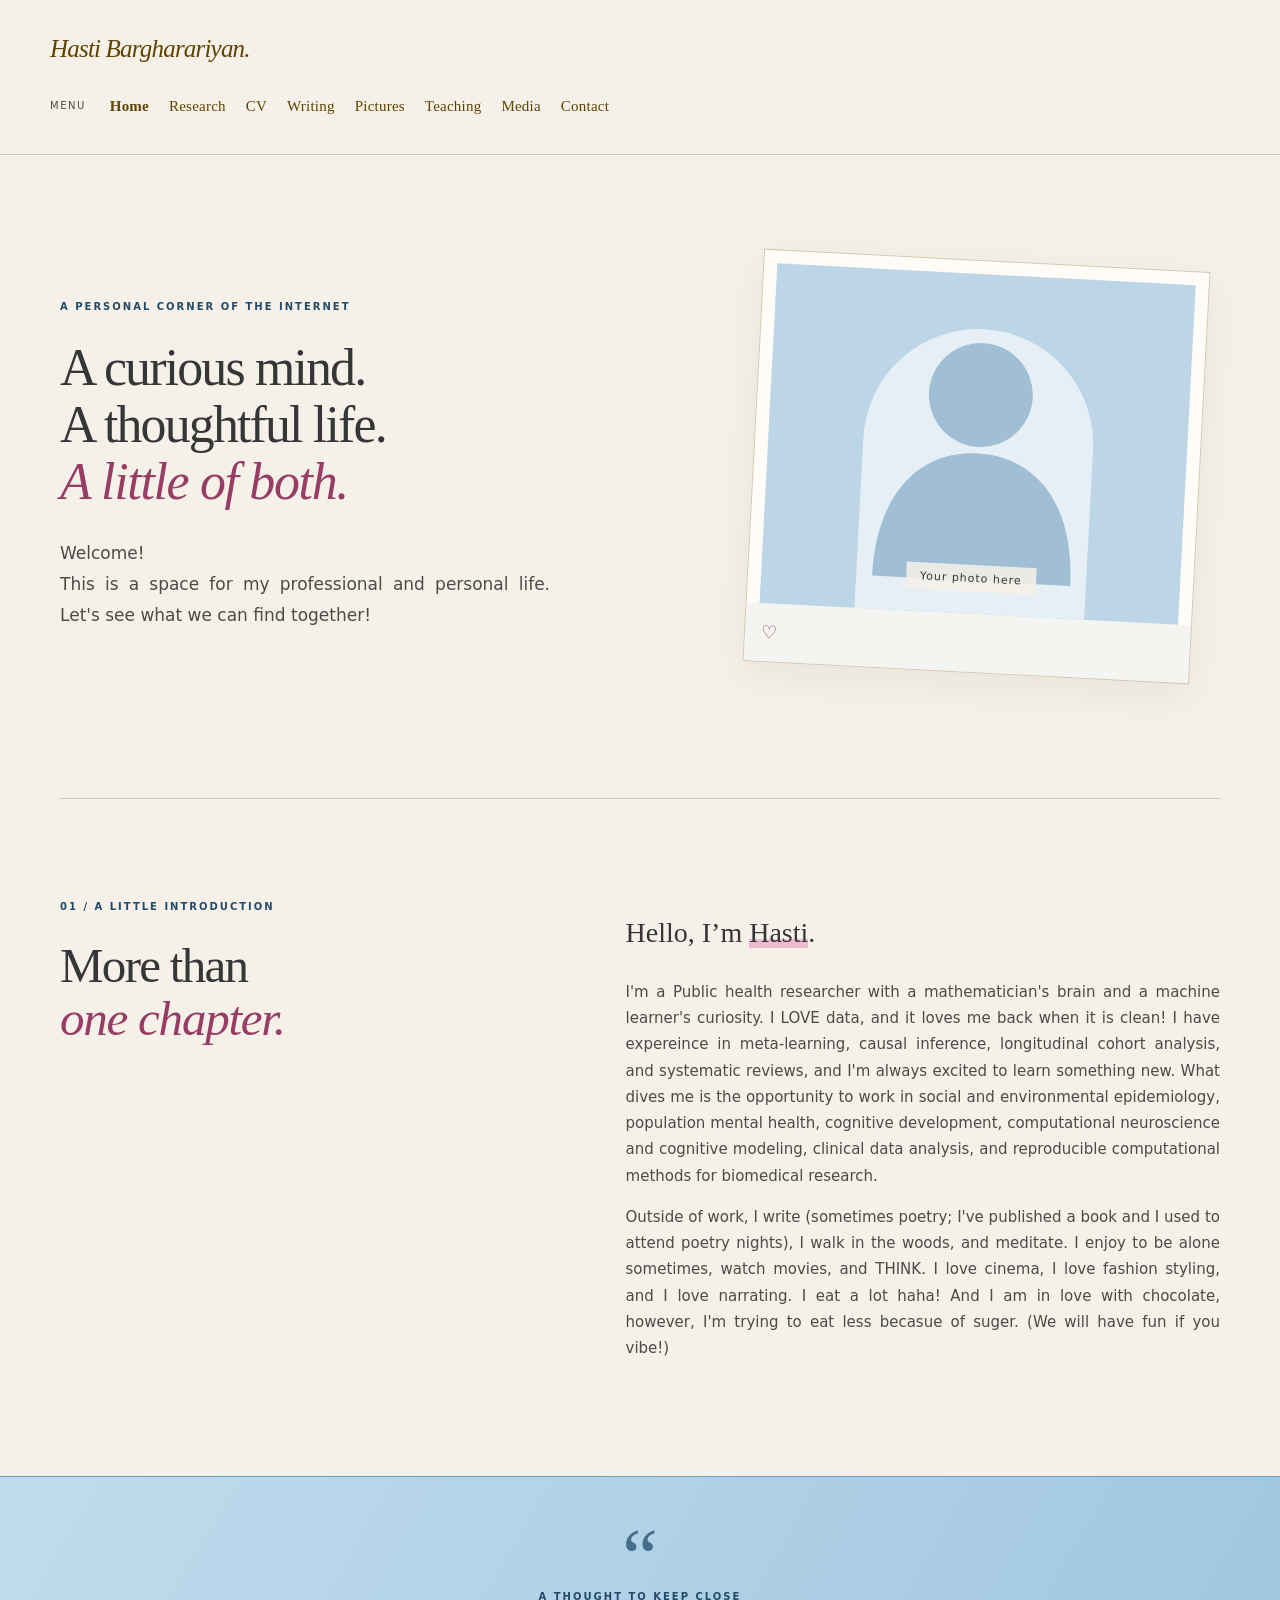
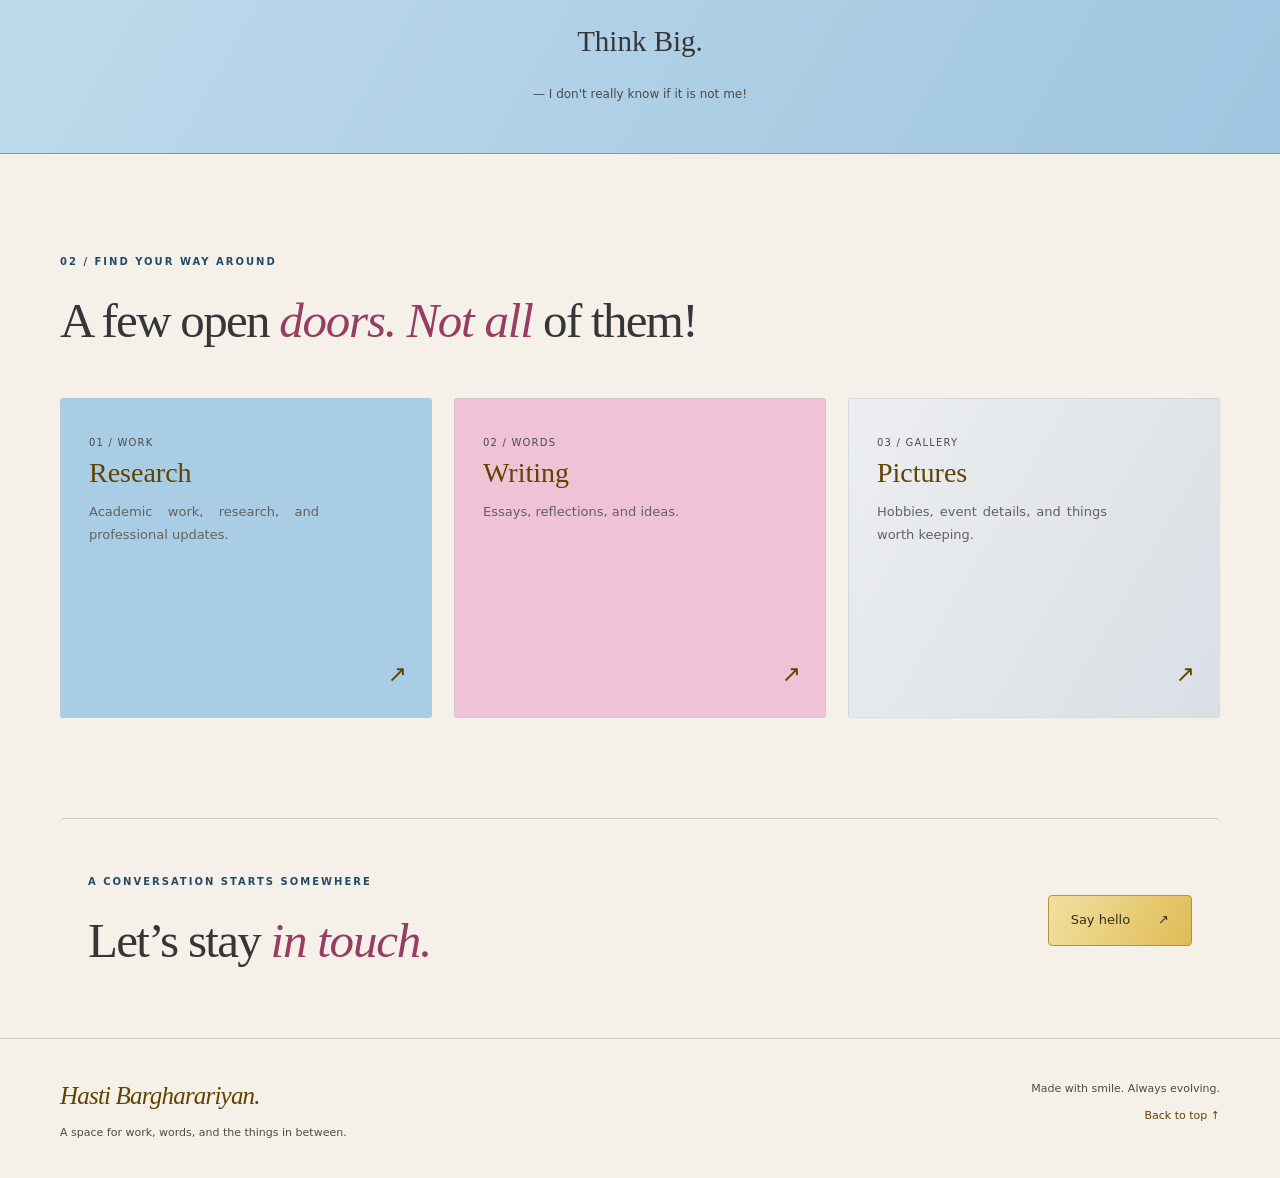
==== index.html @ 599e285c "Improve Home and Research" ====
<!doctype html>
<html lang="en">
  <head>
    <meta charset="utf-8">
    <meta name="viewport" content="width=device-width, initial-scale=1">
    <meta name="description" content="A personal space for academic work, writing, and everyday interests. Personal content coming soon.">
    <meta name="theme-color" content="#f5f0e8">
    <title>Home · Hasti Bargharariyan</title>
    <link rel="icon" href="assets/images/favicon.svg" type="image/svg+xml">
    <link rel="stylesheet" href="assets/css/style.css?v=13">
    <script src="assets/js/main.js?v=4" defer></script>
  </head>
  <body>
    <a class="skip-link" href="#main">Skip to content</a>
    <header class="site-header">
      <div class="header-inner">
        <a class="brand" href="index.html">Hasti Bargharariyan<span class="brand-dot">.</span></a>
        <span class="menu-label">Menu</span>
        <button class="menu-toggle" aria-expanded="false" aria-controls="navigation" hidden>Menu <span aria-hidden="true">☰</span></button>
        <nav id="navigation" aria-label="Main navigation">
          <a href="index.html" aria-current="page">Home</a>
          <a href="research.html">Research</a>
          <a href="cv.html">CV</a>
          <a href="writing.html">Writing</a>
          <a href="pictures.html">Pictures</a>
          <a href="teaching.html">Teaching</a>
          <a href="media.html">Media</a>
          <a href="contact.html">Contact</a>
        </nav>
      </div>
    </header>
    <main id="main">
      <section class="hero container">
        <div class="hero-copy">
          <p class="eyebrow"> A personal corner of the internet</p>
          <h1>A curious mind.<br>A thoughtful life.<br><em>A little of both.</em></h1>
          <p class="lede">Welcome!<br>This is a space for my professional and personal life. Let's see what we can find together!</p>
        </div>
        <div class="hero-visual">
          <div class="photo-frame">
            <div class="portrait-placeholder">
              <svg viewBox="0 0 320 360" aria-hidden="true">
                <circle cx="160" cy="128" r="55"/>
                <path d="M55 325c0-88 44-135 105-135s105 47 105 135"/>
              </svg>
              <span>Your photo here</span>
            </div>
            <div class="photo-caption"><span>♡</span></div>
          </div>
        </div>
      </section>
      <section id="about" class="container about section-space">
        <div>
          <p class="eyebrow">01 / A little introduction</p>
          <h2>More than<br><em>one chapter.</em></h2>
        </div>
        <div class="about-body">
          <h3>Hello, I’m <span class="soft-underline">Hasti</span>.</h3>
          <p>I'm a Public health researcher with a mathematician's brain and a machine learner's curiosity. I LOVE data, and it loves me back when it is clean! I have expereince in meta-learning, causal inference, longitudinal cohort analysis, and systematic reviews, and I'm always excited to learn something new. What dives me is the opportunity to work in social and environmental epidemiology, population mental health, cognitive development, computational neuroscience and cognitive modeling, clinical data analysis, and reproducible computational methods for biomedical research.</p>
          <p>Outside of work, I write (sometimes poetry; I've published a book and I used to attend poetry nights), I walk in the woods, and meditate. I enjoy to be alone sometimes, watch movies, and THINK. I love cinema, I love fashion styling, and I love narrating. I eat a lot haha! And I am in love with chocolate, however, I'm trying to eat less becasue of suger. (We will have fun if you vibe!)</p>
        </div>
      </section>
      <section class="quote-section">
        <div class="container quote-inner">
          <span class="quote-mark" aria-hidden="true">“</span>
          <p class="eyebrow">A thought to keep close</p>
          <blockquote>Think Big.</blockquote>
          <p class="quote-credit">— I don't really know if it is not me!</p>
        </div>
      </section>
      <section class="container section-space">
        <div class="section-heading">
          <div>
            <p class="eyebrow">02 / Find your way around</p>
            <h2>A few open <em>doors.</em> <em>Not all</em> of them!</h2>
          </div>
        </div>
        <div class="explore-grid"><a class="explore-card blue" href="research.html"><span class="card-number">01 / Work</span><h3>Research</h3><p>Academic work, research, and professional updates.</p><span class="card-arrow">↗</span></a><a class="explore-card pink" href="writing.html"><span class="card-number">02 / Words</span><h3>Writing</h3><p>Essays, reflections, and ideas.</p><span class="card-arrow">↗</span></a><a class="explore-card cream" href="pictures.html"><span class="card-number">03 / Gallery</span><h3>Pictures</h3><p>Hobbies, event details, and things worth keeping.</p><span class="card-arrow">↗</span></a></div>
      </section>
      <section class="container hello-band">
        <div>
          <p class="eyebrow">A conversation starts somewhere</p>
          <h2>Let’s stay <em>in touch.</em></h2>
        </div>
        <a class="button" href="contact.html">Say hello <span>↗</span></a>
      </section>
    </main>
    <footer class="site-footer">
      <div>
        <a class="brand" href="index.html">Hasti Bargharariyan<span class="brand-dot">.</span></a>
        <p>A space for work, words, and the things in between.</p>
      </div>
      <div class="footer-note">Made with smile. Always evolving.<a href="#main">Back to top ↑</a></div>
    </footer>
  </body>
</html>
---- assets/css/style.css ----
/* Shared palette and spacing: edit these variables to personalize the whole site. */
:root {
  --paper: #f5f0e8;
  --ink: #353638;
  --muted: #4c4b48;
  --pink: #edb9ce;
  --blue: #a9cde5;
  --accent-blue: #527b97;
  --blue-text: #234b69;
  --line: #d1c9bc;
  --rose: #973c65;
  --serif: 'Baskerville','Baskerville Old Face','Iowan Old Style','Palatino Linotype',Palatino,Georgia,serif;
  --sans: system-ui,-apple-system,BlinkMacSystemFont,'Segoe UI',sans-serif;
  --width: 1160px;
}

* {
  box-sizing: border-box;
}

html {
  scroll-behavior: smooth;
  scroll-padding-top: 30px;
}

body {
  margin: 0;
  background: var(--paper);
  color: var(--ink);
  font-family: var(--sans);
  font-size: 16px;
  line-height: 1.75;
}

a {
  color: inherit;
  text-decoration: none;
}

button {
  font: inherit;
}

a,button {
  -webkit-tap-highlight-color: transparent;
}

a:focus-visible,button:focus-visible {
  outline: 3px solid var(--rose);
  outline-offset: 6px;
}

button {
  cursor: pointer;
}

::selection {
  background: var(--pink);
}

[hidden] {
  display: none!important;
}

.container {
  width: min(var(--width),calc(100% - 100px));
  margin-inline: auto;
}

.site-header {
  border-bottom: 1px solid var(--line);
}

.header-inner {
  max-width: 1360px;
  margin: auto;
  padding: 27px 50px;
  display: flex;
  align-items: center;
  justify-content: space-between;
  gap: 35px;
}

.brand {
  font-family: var(--serif);
  font-size: 25px;
  white-space: nowrap;
  letter-spacing: -.8px;
}

.brand-dot {
  color: var(--rose);
}

nav {
  display: flex;
  gap: 25px;
  align-items: center;
}

nav a {
  font-size: 13px;
  position: relative;
  padding: 8px 0;
}

nav a:after {
  content: '';
  position: absolute;
  bottom: 1px;
  left: 0;
  height: 2px;
  background: var(--rose);
  width: 0;
  transition: width .2s;
}

nav a:hover:after,nav a[aria-current]:after {
  width: 100%;
}

nav a[aria-current] {
  color: var(--rose);
}

.menu-toggle {
  display: inline-flex;
  align-items: center;
  gap: 10px;
  background: none;
  border: 1px solid var(--line);
  padding: 5px 12px;
  border-radius: 6px;
}

.skip-link {
  position: absolute;
  left: 15px;
  top: -80px;
  background: var(--ink);
  color: white;
  padding: 10px 20px;
  z-index: 10;
}

.skip-link:focus {
  top: 10px;
}

h1,h2,h3,p {
  margin-top: 0;
}

h1,h2,h3 {
  font-weight: 400;
}

h1,h2 {
  font-family: var(--serif);
  line-height: 1.1;
  letter-spacing: -2px;
}

h1 {
  letter-spacing: -1.2px;
  font-size: clamp(36px,4.05vw,57px);
  margin-bottom: 28px;
}

h2 {
  font-size: clamp(36px,4vw,49px);
  margin-bottom: 25px;
}

h3 {
  font-family: var(--serif);
  font-size: 28px;
  line-height: 1.3;
}

em {
  color: var(--rose);
  font-weight: 400;
}

.eyebrow {
  text-transform: uppercase;
  letter-spacing: 2px;
  font-size: 10px;
  font-weight: 650;
  margin-bottom: 24px;
  line-height: 1.6;
}

.lede {
  font-size: 17px;
  line-height: 1.85;
  color: var(--muted);
  max-width: 540px;
}

.content-note {
  font-size: 12px;
  color: var(--muted);
}

.hero {
  padding-top: 90px;
  padding-bottom: 95px;
  display: grid;
  grid-template-columns: 1.3fr 1fr;
  align-items: center;
  gap: 85px;
}

.hero-copy .lede {
  max-width: 490px;
}

.button {
  display: inline-flex;
  align-items: center;
  justify-content: space-between;
  gap: 28px;
  background: var(--ink);
  color: #fff;
  padding: 13px 22px;
  border-radius: 4px;
  font-size: 13px;
  transition: background .2s,transform .2s;
}

.button:hover {
  background: #aa8850;
  transform: translateY(-2px);
}

.text-link {
  font-size: 13px;
  border-bottom: 1px solid #aaa295;
  padding-bottom: 5px;
  display: inline-block;
}

.text-link:hover {
  color: var(--rose);
  border-color: var(--rose);
}

.hero-visual {
  position: relative;
  padding: 15px 20px 30px 0;
}

.photo-frame {
  padding: 13px 13px 0;
  background: #fffcf7;
  transform: rotate(3deg);
  box-shadow: 0 12px 40px #3536380d;
  border: 1px solid #d4c8b5;
}

.portrait-placeholder {
  height: 340px;
  background: #bdd6e7;
  position: relative;
  overflow: hidden;
  display: flex;
  align-items: center;
  justify-content: center;
}

.portrait-placeholder:before {
  content: '';
  width: 230px;
  height: 300px;
  background: #e5eff5;
  border-radius: 160px 160px 0 0;
  position: absolute;
  bottom: -15px;
}

.portrait-placeholder svg {
  height: 100%;
  position: absolute;
  fill: #88aec8;
  opacity: .75;
}

.portrait-placeholder>span {
  position: absolute;
  bottom: 22px;
  background: #f5f0e8df;
  padding: 4px 14px;
  font-size: 11px;
  letter-spacing: 1px;
}

.photo-caption {
  display: flex;
  justify-content: space-between;
  font-size: 10px;
  letter-spacing: .7px;
  padding: 13px 3px;
}

.photo-caption>span:last-child {
  font-size: 18px;
  color: var(--rose);
}

.section-space {
  padding-block: 100px;
}

.about {
  border-top: 1px solid var(--line);
  display: grid;
  grid-template-columns: 1fr 1.25fr;
  gap: 90px;
}

.about-body {
  padding-top: 16px;
}

.about-body>p {
  color: var(--muted);
  font-size: 15px;
}

.soft-underline {
  box-shadow: inset 0 -9px var(--pink);
}

.pill {
  font-size: 10px;
  border: 1px solid #c7c1b5;
  border-radius: 30px;
  padding: 5px 12px;
  color: var(--muted);
}

.quote-section {
  background: var(--blue);
  border-block: 1px solid #719bb9;
  text-align: center;
}

.quote-inner {
  max-width: 790px;
  padding: 48px 0;
}

.quote-mark {
  font-family: var(--serif);
  font-size: 80px;
  line-height: .8;
  color: #7390a6;
  display: block;
}

.quote-inner .eyebrow {
  margin-bottom: 15px;
}

.quote-inner blockquote {
  font-family: var(--serif);
  font-size: 29px;
  line-height: 1.5;
  margin: 0 0 20px;
}

.quote-credit {
  font-size: 12px;
  color: var(--muted);
  margin: 0;
}

.section-heading {
  display: flex;
  justify-content: space-between;
  align-items: end;
  margin-bottom: 25px;
}

.section-heading>p {
  font-size: 13px;
  color: var(--muted);
}

.explore-grid {
  display: grid;
  grid-template-columns: repeat(3,1fr);
  gap: 22px;
}

.explore-card {
  padding: 28px;
  min-height: 320px;
  position: relative;
  border: 1px solid #3536380c;
  border-radius: 3px;
  transition: transform .25s,box-shadow .25s;
}

.explore-card:hover {
  transform: translateY(-5px);
  box-shadow: 0 12px 30px #3536380b;
}

.pink {
  background: #efc2d5;
}

.blue {
  background: var(--blue);
}

.cream {
  background: #e6e8eb;
}

.card-number {
  font-size: 10px;
  text-transform: uppercase;
  letter-spacing: 1.2px;
}

.card-symbol {
  display: block;
  font-family: var(--serif);
  font-size: 54px;
  line-height: 1.5;
  margin: 15px 0 8px;
  color: #927b61;
}

.blue .card-symbol {
  color: #60778a;
}

.cream .card-symbol {
  color: #60778a;
}

.explore-card h3 {
  margin-bottom: 10px;
}

.explore-card p {
  font-size: 13px;
  max-width: 230px;
  margin-bottom: 15px;
  color: #62615d;
}

.card-arrow {
  position: absolute;
  right: 24px;
  bottom: 23px;
  font-size: 23px;
}

.hello-band {
  border-top: 1px solid var(--line);
  padding: 55px 0 70px;
  display: flex;
  align-items: center;
  justify-content: space-between;
}

.hello-band h2 {
  margin: 0;
}

.site-footer {
  border-top: 1px solid var(--line);
  padding: 35px max(50px,calc((100% - 1160px)/2));
  display: flex;
  justify-content: space-between;
  gap: 25px;
}

.site-footer p,.footer-note {
  font-size: 11px;
  color: var(--muted);
}

.site-footer p {
  margin: 6px 0 0;
}

.footer-note {
  text-align: right;
  padding-top: 5px;
}

.footer-note a {
  display: block;
  margin-top: 8px;
}

.page-intro {
  padding-top: 80px;
  padding-bottom: 55px;
}

.page-intro h1 {
  max-width: 850px;
}

.page-intro .lede {
  max-width: 630px;
}

.section-bottom {
  padding-bottom: 100px;
}

.collection-toolbar {
  border-top: 1px solid var(--line);
  padding: 22px 0 28px;
  display: flex;
  justify-content: space-between;
  align-items: center;
  gap: 20px;
}

.collection-toolbar p {
  margin: 0;
}

.filters {
  display: flex;
  gap: 7px;
  flex-wrap: wrap;
}

.filters button {
  border: 1px solid transparent;
  background: none;
  border-radius: 30px;
  padding: 7px 13px;
  font-size: 11px;
  color: var(--muted);
}

.filters button:hover {
  border-color: var(--line);
}

.filters button[aria-pressed=true] {
  background: var(--ink);
  color: white;
}

.writing-row {
  display: grid;
  grid-template-columns: 150px 1fr 115px;
  gap: 25px;
  border-bottom: 1px solid var(--line);
  padding: 35px 0;
}

.writing-row:first-child {
  border-top: 1px solid var(--line);
}

.row-meta {
  font-family: var(--serif);
  font-size: 27px;
  color: var(--rose);
}

.row-meta span {
  display: block;
  font-family: var(--sans);
  font-size: 10px;
  color: var(--muted);
}

.writing-row h2 {
  font-size: 30px;
  letter-spacing: -.7px;
  margin-bottom: 10px;
}

.writing-row h2 a:hover {
  color: var(--rose);
}

.writing-row h2 span {
  font-size: 20px;
}

.writing-row p {
  font-size: 14px;
  color: var(--muted);
  margin-bottom: 0;
}

.row-date {
  font-size: 11px;
  color: var(--muted);
  padding-top: 8px;
  text-align: right;
}

.quiet-note {
  text-align: center;
  font-family: var(--serif);
  font-style: italic;
  font-size: 18px;
  color: var(--muted);
  padding-top: 40px;
}

.publication-layout {
  display: grid;
  grid-template-columns: 230px 1fr;
  gap: 70px;
}

.publication-layout aside {
  border-top: 1px solid var(--line);
  padding-top: 20px;
}

.publication-layout aside a {
  display: block;
  font-size: 12px;
  margin: 15px 0;
}

.publication-section {
  border-top: 1px solid var(--line);
  padding: 25px 0 40px;
  scroll-margin-top: 30px;
}

.publication-section h2 {
  font-size: 34px;
  letter-spacing: -1px;
  display: flex;
  justify-content: space-between;
}

.small-index {
  font: 12px var(--sans);
  color: var(--rose);
  padding-top: 10px;
}

.publication-entry h3 {
  margin: 20px 0 10px;
}

.publication-entry p {
  font-size: 14px;
  color: var(--muted);
  margin-bottom: 6px;
}

.disabled-link {
  display: inline-block;
  font-size: 12px;
  margin-top: 18px;
  color: var(--muted);
}

.empty-panel {
  background: var(--blue);
  padding: 27px;
}

.empty-panel h3 {
  font-size: 24px;
  margin-bottom: 12px;
}

.empty-panel p {
  font-size: 14px;
  margin: 0;
}

.gallery-grid {
  display: grid;
  grid-template-columns: repeat(3,1fr);
  gap: 32px 25px;
}

.gallery-item {
  margin: 0;
}

.gallery-placeholder {
  height: 290px;
  position: relative;
  overflow: hidden;
  background: #e4ded3;
  display: grid;
  place-items: center;
}

.gallery-item:nth-child(2n) .gallery-placeholder {
  height: 340px;
}

.gallery-placeholder:before,.gallery-placeholder:after {
  content: '';
  position: absolute;
}

.art-shape {
  position: absolute;
}

.art-1 {
  background: #e4a5c0;
}

.art-1 .art-shape {
  width: 160px;
  height: 200px;
  border-radius: 100px 100px 0 0;
  background: #f2e5eb;
  transform: rotate(-15deg);
}

.art-1:after {
  height: 130px;
  width: 130px;
  background: #d1d7da;
  border-radius: 50%;
  left: -25px;
  bottom: -20px;
}

.art-2 {
  background: #e1e4e6;
}

.art-2 .art-shape {
  width: 170px;
  height: 170px;
  border: 30px solid #c4cacc;
  border-radius: 50%;
}

.art-2:after {
  height: 160px;
  width: 100%;
  background: #d6d8cd;
  bottom: -70px;
  transform: rotate(-15deg);
}

.art-3 {
  background: #c8d9e7;
}

.art-3 .art-shape {
  height: 230px;
  width: 140px;
  border-radius: 100px 100px 0 0;
  background: #d5d9d5;
  bottom: 0;
}

.art-3:after {
  height: 85px;
  width: 85px;
  border-radius: 50%;
  background: #b984a0;
  top: 40px;
  left: 35px;
}

.art-4 {
  background: #e1e4e6;
}

.art-4 .art-shape {
  width: 180px;
  height: 180px;
  background: #e3e8ee;
  transform: rotate(45deg);
}

.art-5 {
  background: #ebc7d7;
}

.art-5 .art-shape {
  width: 170px;
  height: 170px;
  border: 1px solid #998470;
  border-radius: 50%;
  box-shadow: 25px 15px 0 #e9d5df,-25px -15px 0 #d7bdab;
}

.art-6 {
  background: #deded1;
}

.art-6 .art-shape {
  width: 120px;
  height: 190px;
  background: #c8cabc;
  border-radius: 80px 0 80px 0;
  transform: rotate(25deg);
}

.image-label {
  position: absolute;
  bottom: 16px;
  left: 16px;
  background: #f5f0e8e8;
  padding: 3px 9px;
  font-size: 10px;
  letter-spacing: .5px;
}

.gallery-item figcaption {
  display: flex;
  justify-content: space-between;
  font-size: 12px;
  padding-top: 12px;
}

.gallery-item figcaption>span:last-child {
  color: var(--rose);
  font-size: 10px;
}

.coming-soon {
  padding: 65px 30px;
  background: #e6e8eb;
  text-align: center;
  border: 1px solid #d0d5d6;
}

.coming-soon>p:not(.eyebrow) {
  max-width: 480px;
  margin: 0 auto 30px;
  color: var(--muted);
  font-size: 15px;
}

.contact-layout {
  display: grid;
  grid-template-columns: 1.5fr 1fr;
  gap: 70px;
  align-items: center;
}

.contact-card {
  background: #efc2d5;
  padding: 50px 40px;
}

.email-placeholder {
  font-family: var(--serif);
  font-size: 23px;
  overflow-wrap: anywhere;
  border-bottom: 1px solid #b9a38b;
  padding-bottom: 15px;
  margin-top: 35px;
}

.contact-aside p {
  font-size: 14px;
  color: var(--muted);
  max-width: 300px;
}

.cv-toolbar {
  border-block: 1px solid var(--line);
  display: flex;
  justify-content: space-between;
  gap: 15px;
  padding: 15px 0;
  font-size: 13px;
}

.cv-placeholder {
  text-align: center;
  background: #ebe6de;
  padding: 65px 25px;
  margin-top: 25px;
  border: 1px dashed #c4c6c2;
}

.cv-placeholder h2 {
  font-size: 35px;
}

.cv-placeholder p {
  color: var(--muted);
}

.document-icon {
  display: block;
  width: 65px;
  height: 85px;
  border: 1px solid #9b927f;
  margin: 0 auto 30px;
  font-size: 50px;
  line-height: 1.4;
  background: #f5f0e8;
  transform: rotate(-5deg);
  color: #9b927f;
}

.cv-viewer {
  width: 100%;
  height: 85vh;
  border: 1px solid var(--line);
  margin-top: 25px;
}

.media-row {
  display: flex;
  align-items: center;
  gap: 30px;
  border-top: 1px solid var(--line);
  padding: 30px 0;
}

.media-row:last-child {
  border-bottom: 1px solid var(--line);
}

.media-row h2 {
  font-size: 30px;
  letter-spacing: -.5px;
  margin: 0 0 7px;
}

.media-row p {
  font-size: 13px;
  color: var(--muted);
  margin: 0;
}

.media-row>.pill {
  margin-left: auto;
  white-space: nowrap;
}

.media-icon {
  display: grid;
  place-items: center;
  background: var(--blue);
  width: 65px;
  height: 65px;
  font-family: var(--serif);
  font-size: 32px;
  border-radius: 50%;
  flex-shrink: 0;
}

.youtube {
  background: var(--pink);
}

.other {
  background: #e6e8eb;
}

.reading-page {
  max-width: 740px;
  padding-block: 50px 90px;
}

.reading-page header {
  padding-top: 50px;
  border-bottom: 1px solid var(--line);
  padding-bottom: 25px;
}

.reading-page h1 {
  font-size: 45px;
}

.article-meta {
  font-size: 12px;
  color: var(--muted);
}

.article-meta span {
  margin-inline: 10px;
}

.article-body {
  font-family: var(--serif);
  font-size: 20px;
  line-height: 1.9;
  padding-top: 35px;
}

.article-body h2 {
  font-size: 33px;
  margin-top: 35px;
  letter-spacing: -.5px;
}

.article-body blockquote {
  border-left: 3px solid #ad8b71;
  margin: 30px 0;
  padding: 10px 25px;
  background: #efc2d5;
  font-style: italic;
}

.article-end {
  display: flex;
  justify-content: space-between;
  border-top: 1px solid var(--line);
  padding-top: 25px;
  margin-top: 45px;
}

.article-end>span {
  font-size: 28px;
  color: var(--rose);
}

@media(min-width:1450px) {
  .hero {
    padding-block: 110px;
  }

}

@media(max-width:1050px) {
  .header-inner {
    padding-inline: 30px;
    gap: 20px;
  }

  nav {
    gap: 16px;
  }

  .container {
    width: calc(100% - 70px);
  }

  .hero {
    gap: 50px;
  }

  .portrait-placeholder {
    height: 300px;
  }

  .about {
    gap: 45px;
  }

  .publication-layout {
    grid-template-columns: 180px 1fr;
    gap: 35px;
  }

  .gallery-placeholder {
    height: 240px;
  }

  .gallery-item:nth-child(2n) .gallery-placeholder {
    height: 280px;
  }

  .site-footer {
    padding-inline: 35px;
  }

}

@media(max-width:780px) {
  .header-inner {
    flex-wrap: wrap;
    padding: 18px 24px;
    gap: 10px;
  }

  nav {
    width: 100%;
    flex-wrap: wrap;
    gap: 8px 24px;
    padding: 10px 0;
  }

  .container {
    width: calc(100% - 48px);
  }

  .hero {
    padding-top: 55px;
    padding-bottom: 65px;
    gap: 55px;
    grid-template-columns: 1fr;
  }

  .hero-copy {
    max-width: 550px;
  }

  h1 {
    font-size: 44px;
  }

  .hero-visual {
    max-width: 360px;
    width: 85%;
    margin: 0 auto;
  }

  .portrait-placeholder {
    height: 310px;
  }

  .section-space {
    padding-block: 65px;
  }

  .about {
    grid-template-columns: 1fr;
    gap: 10px;
  }

  .about h2 br {
    display: none;
  }

  .quote-inner {
    padding: 40px 15px;
  }

  .quote-inner blockquote {
    font-size: 25px;
  }

  .section-heading {
    align-items: start;
    gap: 20px;
  }

  .section-heading>p {
    display: none;
  }

  .explore-grid {
    gap: 13px;
  }

  .explore-card {
    padding: 20px;
    min-height: 300px;
  }

  .explore-card h3 {
    font-size: 25px;
  }

  .explore-card p {
    font-size: 12px;
  }

  .card-number {
    font-size: 9px;
  }

  .hello-band {
    padding: 40px 0 55px;
    gap: 25px;
  }

  .hello-band h2 {
    font-size: 35px;
  }

  .site-footer {
    padding: 28px 24px;
  }

  .page-intro {
    padding-top: 55px;
    padding-bottom: 30px;
  }

  .page-intro h1 {
    font-size: 40px;
  }

  .section-bottom {
    padding-bottom: 65px;
  }

  .collection-toolbar {
    align-items: start;
    flex-direction: column;
    gap: 15px;
  }

  .writing-row {
    grid-template-columns: 90px 1fr;
    gap: 20px;
  }

  .row-date {
    grid-column: 2;
    text-align: left;
    padding: 0;
  }

  .writing-row h2 {
    font-size: 27px;
  }

  .row-meta span {
    font-size: 9px;
  }

  .publication-layout {
    grid-template-columns: 1fr;
    gap: 20px;
  }

  .publication-layout aside {
    display: flex;
    gap: 20px;
    flex-wrap: wrap;
  }

  .publication-layout aside .eyebrow {
    width: 100%;
    margin: 0;
  }

  .publication-layout aside a {
    margin: 0 0 10px;
  }

  .gallery-grid {
    grid-template-columns: repeat(2,1fr);
  }

  .gallery-placeholder,.gallery-item:nth-child(2n) .gallery-placeholder {
    height: 270px;
  }

  .contact-layout {
    grid-template-columns: 1fr;
    gap: 35px;
  }

  .contact-aside {
    padding: 15px;
  }

  .contact-card {
    padding: 35px 25px;
  }

  .media-row {
    gap: 20px;
    flex-wrap: wrap;
  }

  .media-row>.pill {
    margin-left: 85px;
  }

  .reading-page h1 {
    font-size: 37px;
  }

}

@media(max-width:480px) {
  h1 {
    font-size: 37px;
  }

  .eyebrow {
    font-size: 9px;
    letter-spacing: 1.5px;
  }

  .hero-visual {
    width: 88%;
  }

  .portrait-placeholder {
    height: 280px;
  }

  .explore-grid {
    grid-template-columns: 1fr;
  }

  .explore-card {
    min-height: 220px;
    padding: 25px;
  }

  .card-symbol {
    position: absolute;
    right: 25px;
    top: 15px;
    font-size: 60px;
  }

  .explore-card h3 {
    margin-top: 30px;
  }

  .explore-card p {
    max-width: 250px;
    font-size: 13px;
  }

  .hello-band {
    align-items: start;
    flex-direction: column;
  }

  .site-footer {
    flex-direction: column;
    gap: 15px;
  }

  .footer-note {
    text-align: left;
  }

  .footer-note a {
    display: inline-block;
    margin-left: 15px;
  }

  .page-intro h1 {
    font-size: 33px;
  }

  .gallery-grid {
    gap: 24px 14px;
  }

  .gallery-placeholder,.gallery-item:nth-child(2n) .gallery-placeholder {
    height: 215px;
  }

  .gallery-item figcaption {
    font-size: 10px;
    gap: 10px;
  }

  .image-label {
    font-size: 8px;
    left: 8px;
    bottom: 10px;
  }

  .writing-row {
    grid-template-columns: 1fr;
    gap: 10px;
  }

  .row-meta {
    font-size: 20px;
  }

  .row-meta span {
    display: inline;
    margin-left: 10px;
  }

  .row-date {
    grid-column: 1;
  }

  .media-row h2 {
    font-size: 26px;
  }

  .media-icon {
    width: 50px;
    height: 50px;
    font-size: 25px;
  }

  .media-row>.pill {
    margin-left: 70px;
  }

  .media-row>div {
    flex: 1;
  }

  .cv-toolbar {
    flex-direction: column;
    gap: 0;
  }

  .reading-page h1 {
    font-size: 32px;
  }

  .article-body {
    font-size: 18px;
  }

}

@media(prefers-reduced-motion:reduce) {
  html {
    scroll-behavior: auto;
  }

  *,*:before,*:after {
    transition: none!important;
    animation: none!important;
  }

}

/* Separate the CV link from the Research section index. */
.publication-layout aside .background-link {
  margin-top: 28px;
  padding-top: 18px;
  border-top: 1px solid var(--line);
  border-bottom: 0;
}

/* Desktop retains a quiet Menu label; the mobile control expands the links. */
.menu-label {
  margin-left: auto;
  border-left: 1px solid var(--line);
  padding-left: 22px;
  font-size: 10px;
  letter-spacing: 1.5px;
  text-transform: uppercase;
  color: var(--muted);
}

.hello-band {
  padding-inline: 28px;
  border-radius: 5px;
}

.photo-caption {
  background: #e1e4e660;
  margin-inline: -13px;
  padding-inline: 16px;
}

.quote-section {
  border-top-color: #719bb9;
}

.contact-aside {
  border-left: 3px solid #c7c8bb;
  padding-left: 28px;
}

.article-end {
  border-top-color: #c5c8c2;
}

@media(max-width:1050px) and (min-width:781px) {
  .header-inner {
    gap: 16px;
    flex-wrap: wrap;
  }

  .menu-label {
    padding-left: 16px;
  }

  nav {
    justify-content: flex-end;
    flex-wrap: wrap;
    gap: 8px 16px;
    flex: 1;
  }

}

@media(max-width:780px) {
  .menu-toggle {
    margin-left: auto;
  }

  .menu-label {
    border: 0;
  }

  .hello-band {
    padding-inline: 22px;
  }

  .contact-aside {
    padding-left: 22px;
  }

}

/* Soft blue accents neutral labels and links; emphasized headings remain pink. */
.eyebrow,.text-link {
  color: var(--blue-text);
}

/* Navigation is visible by default. Only phone layouts use the disclosure button. */
@media(min-width:601px) {
  .header-inner {
    flex-wrap: wrap;
  }

  #navigation {
    display: flex;
    width: auto;
    flex: 1;
    justify-content: flex-end;
    flex-wrap: wrap;
    gap: 8px 20px;
    padding: 0;
  }

  .menu-label {
    margin-left: auto;
  }

}

@media(max-width:600px) {
  #navigation {
    width: 100%;
    display: flex;
    flex-direction: column;
    align-items: stretch;
    gap: 0;
    padding: 12px 0 0;
  }

  #navigation a {
    padding: 10px 0;
    border-bottom: 1px solid var(--line);
  }

}

/* Place the entire menu row below the name on every screen size. */
.header-inner {
  display: grid;
  grid-template-columns: auto 1fr;
  align-items: center;
  gap: 14px 24px;
}

.header-inner>.brand {
  grid-column: 1 / -1;
  justify-self: start;
}

.header-inner>.menu-label {
  grid-column: 1;
  grid-row: 2;
  margin: 0;
  padding: 0;
  border: 0;
}

.header-inner>.menu-toggle {
  grid-column: 1;
  grid-row: 2;
  margin: 0;
  justify-self: start;
}

.header-inner>#navigation {
  grid-column: 2;
  grid-row: 2;
  justify-content: flex-start;
}

@media(max-width:600px) {
  .header-inner>#navigation {
    grid-column: 1 / -1;
    grid-row: 3;
  }

}

/* Editorial typography; all fonts are local system fonts. */
body {
  font-family: var(--sans);
}

h1,h2,h3,.brand {
  font-family: var(--serif);
  font-weight: 400;
}

h1 em,h2 em {
  font-style: italic;
  font-weight: 400;
}

nav,.menu-label,.menu-toggle,.eyebrow,.button,.text-link,.content-note,.pill,
.card-number,.card-arrow,.photo-caption,.image-label,.filters,.row-meta,.row-date,
.article-meta,.cv-toolbar,.site-footer,.disabled-link,.small-index,
.publication-layout aside,.gallery-item figcaption {
  font-family: var(--sans);
}

.brand {
  letter-spacing: -.8px;
}

/* Light metallic-inspired palette: gold accents and silver surfaces. */
:root {
  color-scheme: light;
}

.button {
  background: #e4c04e;
  color: #302b1d;
}

.button:hover {
  background: #dfc7d5;
}

.filters button[aria-pressed=true] {
  background: #e4c04e;
  color: #302b1d;
}

.skip-link {
  background: #e4c04e;
  color: #302b1d;
}

::selection {
  background: #dfc7d5;
  color: #353638;
}

.photo-frame {
  box-shadow: 0 12px 40px #50453512;
}

.explore-card {
  border-color: #bac8d066;
}

.article-body {
  font-family: var(--serif);
}

.quote-section {
  background: linear-gradient(120deg,#c0dced,#9fc5e0);
  border-color: #719bb9;
}

.cream {
  background: linear-gradient(120deg,#eceef0,#d9dfe5);
}

/* Saturated gold surfaces use dark lettering for readable contrast. */
.cream .card-symbol {
  color: #596e82;
}

.blue .card-symbol {
  color: #234b69;
}

.quote-mark {
  color: #466e8a;
}

/* Gold is reserved for interactive links and controls. */
:root {
  --gold: #604300;
  --gold-hover: #624707;
  --gold-light: #ecd078;
}

a,a:visited {
  color: var(--gold);
}

a:hover {
  color: var(--gold-hover);
}

a .brand-dot {
  color: inherit;
}

.text-link,.text-link:hover {
  color: var(--gold);
  border-color: #b89743;
}

nav a,nav a:visited {
  color: var(--gold);
}

nav a:after {
  background: var(--gold);
}

nav a[aria-current="page"],nav a[aria-current="page"]:visited {
  font-weight: 700;
  color: var(--gold);
}

nav a[aria-current="page"]:after {
  width: 0;
}

nav a[aria-current="page"]:hover:after {
  width: 100%;
  background: var(--gold);
}

.button,.button:visited,.skip-link,.skip-link:visited {
  background: linear-gradient(115deg,#f2dfa1,#dfbc55);
  border: 1px solid #b69336;
  color: #3a301a;
}

.button:hover,.skip-link:hover {
  background: linear-gradient(115deg,#f7e7b5,#e7c66b);
  color: #3a301a;
}

button {
  color: var(--gold);
}

.menu-toggle {
  border-color: #b89743;
  background: #f2dfa126;
}

.filters button {
  color: var(--gold);
  border-color: #b8974366;
}

.filters button:hover {
  border-color: #b89743;
  background: #f2dfa133;
}

.filters button[aria-pressed="true"] {
  background: linear-gradient(115deg,#f2dfa1,#dfbc55);
  color: #3a301a;
  border-color: #b69336;
  font-weight: 600;
}

a.explore-card h3,a.explore-card .card-arrow {
  color: var(--gold);
}

a.explore-card .card-number {
  color: var(--muted);
}

.writing-row h2 a:hover {
  color: var(--gold-hover);
}

a:focus-visible,button:focus-visible {
  outline-color: var(--gold);
}

/* Expressive serif details, with system fonts and readable navigation. */
h1,h2 {
  font-kerning: normal;
  font-variant-ligatures: common-ligatures;
  letter-spacing: -.035em;
}

h1 em,h2 em {
  font-style: italic;
  letter-spacing: -.025em;
}

.brand {
  font-style: italic;
}

#navigation a {
  font-family: var(--serif);
  font-size: 15px;
  letter-spacing: .015em;
}

/* Align both edges of prose while keeping the final line naturally spaced. */
.lede,
.about-body > p,
.article-body > p,
.publication-entry > p,
.empty-panel > p,
.publication-section > p,
.writing-row > div > p,
.explore-card > p,
.contact-aside > p,
.coming-soon > p:not(.eyebrow) {
  text-align: justify;
  text-justify: inter-word;
  text-align-last: start;
  hyphens: auto;
}

/* Narrow screens read more comfortably without stretched word spacing. */
@media (max-width: 600px) {
  .lede,
  .about-body > p,
  .article-body > p,
  .publication-entry > p,
  .empty-panel > p,
  .publication-section > p,
  .writing-row > div > p,
  .explore-card > p,
  .contact-aside > p,
  .coming-soon > p:not(.eyebrow) {
    text-align: start;
  }
}

/* Research topics: a distinct surface for each field, with compact spacing. */
#research .research-topic {
  margin-top: 12px;
  padding: 27px;
  border-radius: 4px;
}

#research .research-topic--public-health {
  background: var(--blue);
}

#research .research-topic--cognition {
  background: #efc2d5;
}

#research .research-topic--causal {
  background: #dce5d8;
}

#research .research-topic--ai {
  background: #e1dcef;
}

#research .research-topic--methods {
  background: #e1e5e9;
}
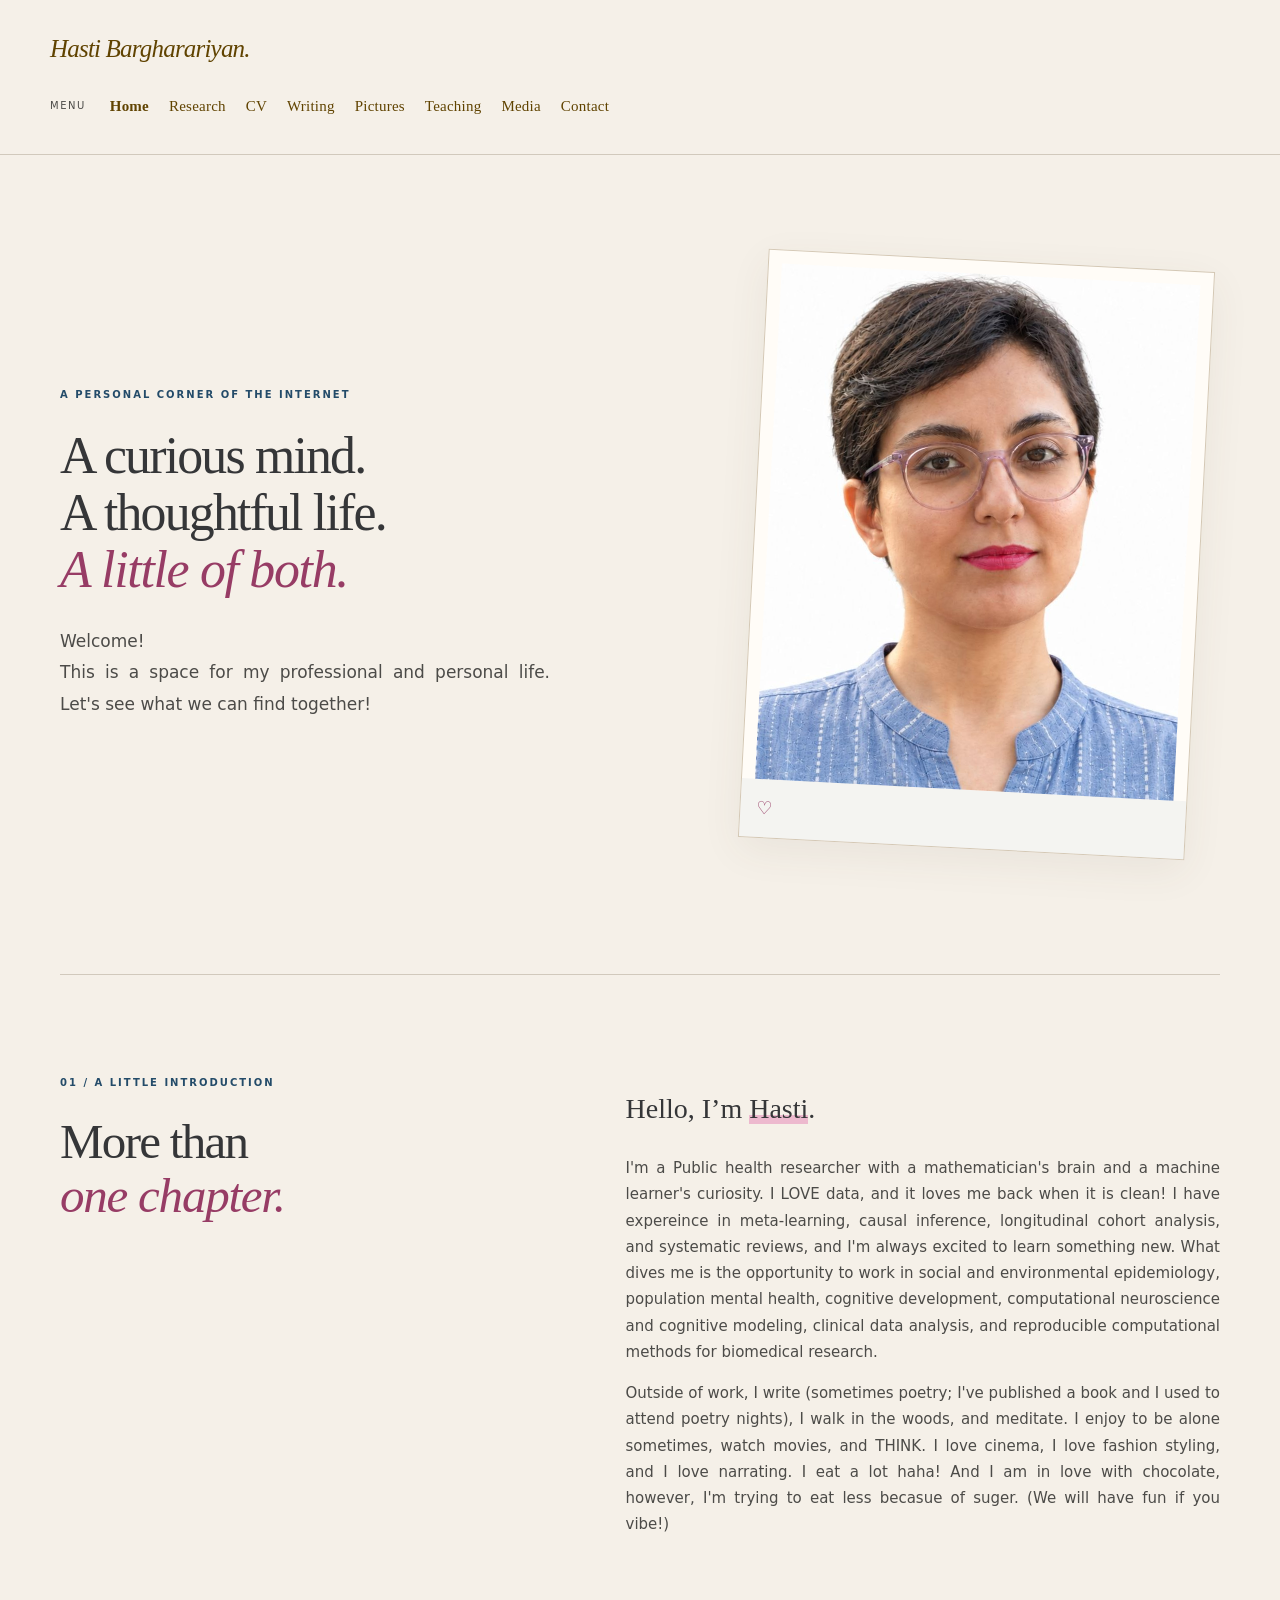
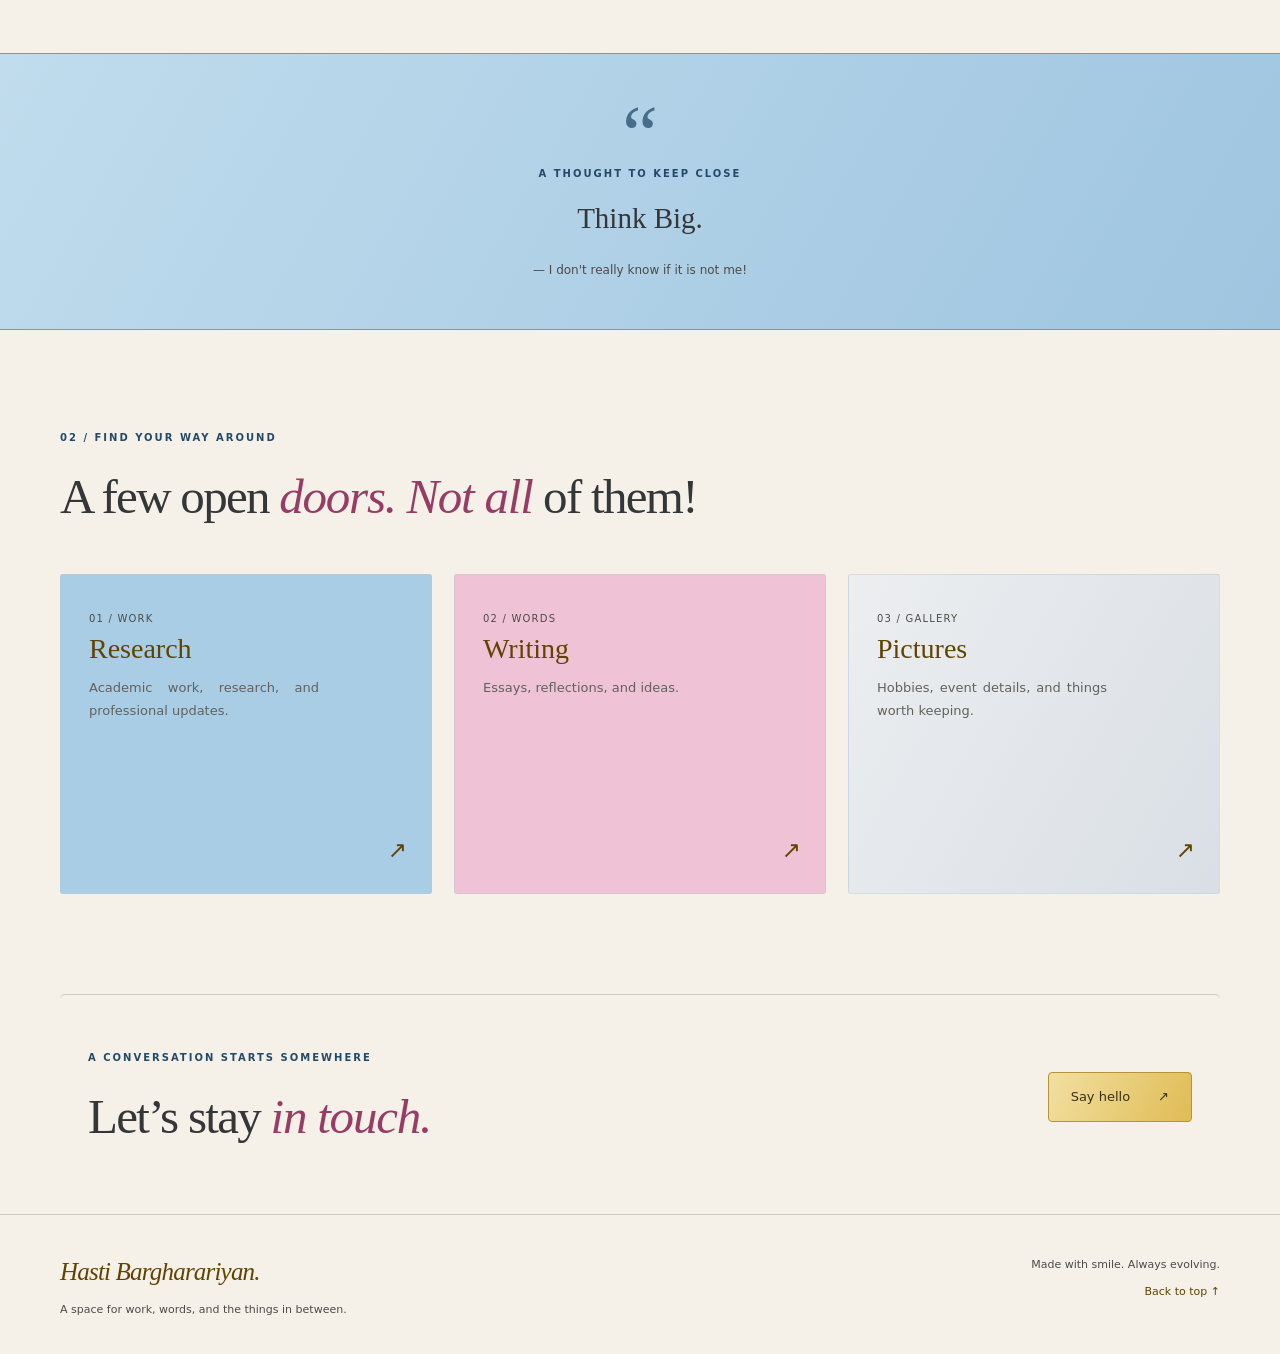
==== commit f7a4faad: "Improve again Home and Research and Logo" ====
--- a/index.html
+++ b/index.html
@@ -38,13 +38,13 @@
         </div>
         <div class="hero-visual">
           <div class="photo-frame">
-            <div class="portrait-placeholder">
-              <svg viewBox="0 0 320 360" aria-hidden="true">
-                <circle cx="160" cy="128" r="55"/>
-                <path d="M55 325c0-88 44-135 105-135s105 47 105 135"/>
-              </svg>
-              <span>Your photo here</span>
-            </div>
+            <img
+            class="personal-photo"
+            src="assets/images/portrait.png"
+            alt="Portrait of me"
+            width="700"
+            height="800"
+            >
             <div class="photo-caption"><span>♡</span></div>
           </div>
         </div>
--- a/assets/css/style.css
+++ b/assets/css/style.css
@@ -1864,3 +1864,11 @@
 #research .research-topic--methods {
   background: #e1e5e9;
 }
+
+
+.personal-photo {
+  display: block;
+  width: 100%;
+  height: 100%;
+  object-fit: cover;
+}
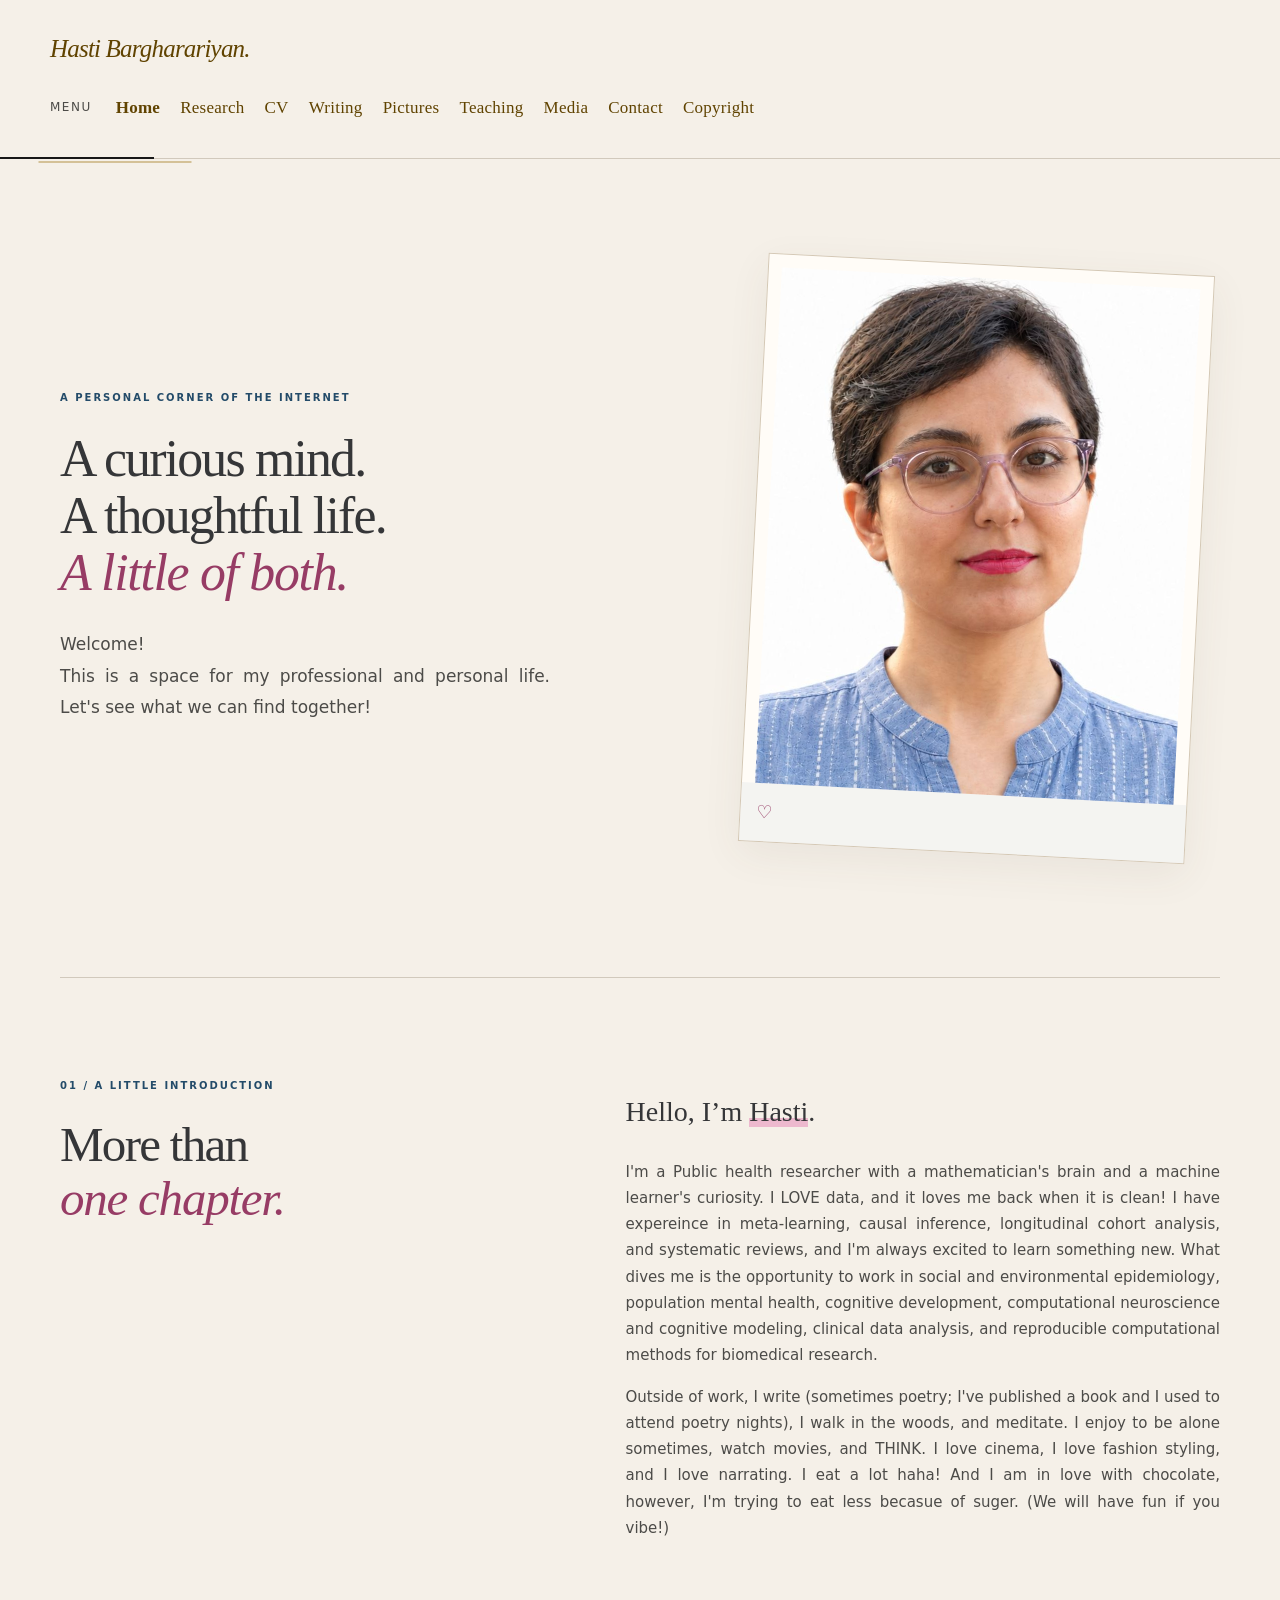
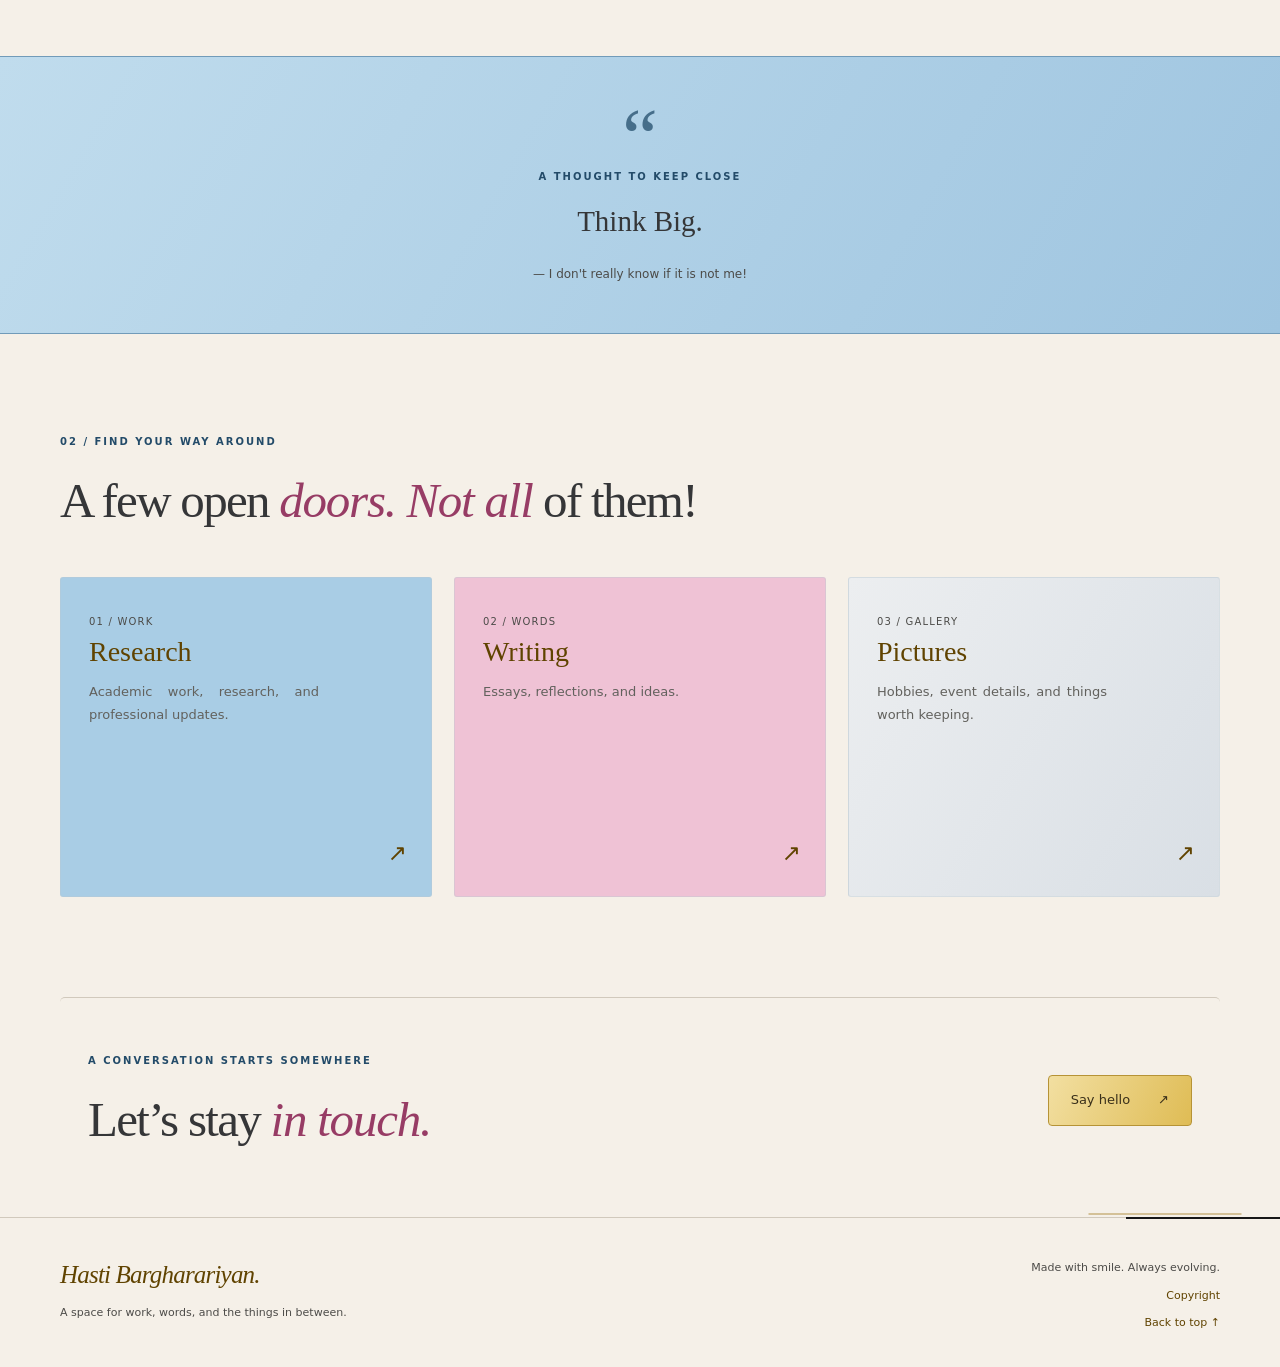
==== commit dbe3d5d7: "Add copyright and redesign" ====
--- a/index.html
+++ b/index.html
@@ -26,6 +26,7 @@
           <a href="teaching.html">Teaching</a>
           <a href="media.html">Media</a>
           <a href="contact.html">Contact</a>
+          <a href="copyright.html">Copyright</a>
         </nav>
       </div>
     </header>
@@ -90,7 +91,7 @@
         <a class="brand" href="index.html">Hasti Bargharariyan<span class="brand-dot">.</span></a>
         <p>A space for work, words, and the things in between.</p>
       </div>
-      <div class="footer-note">Made with smile. Always evolving.<a href="#main">Back to top ↑</a></div>
+      <div class="footer-note">Made with smile. Always evolving.<a href="copyright.html">Copyright</a><a href="#main">Back to top ↑</a></div>
     </footer>
   </body>
 </html>
--- a/assets/css/style.css
+++ b/assets/css/style.css
@@ -1441,7 +1441,7 @@
   margin-left: auto;
   border-left: 1px solid var(--line);
   padding-left: 22px;
-  font-size: 10px;
+  font-size: 12px;
   letter-spacing: 1.5px;
   text-transform: uppercase;
   color: var(--muted);
@@ -1801,7 +1801,7 @@
 
 #navigation a {
   font-family: var(--serif);
-  font-size: 15px;
+  font-size: 17px;
   letter-spacing: .015em;
 }
 
@@ -1871,4 +1871,54 @@
   width: 100%;
   height: 100%;
   object-fit: cover;
-}+}
+/* Keep professional updates the same size as the Research topic paragraphs. */
+#updates > p {
+  font-size: 14px;
+}
+
+/* Enlarge the phone Menu control alongside the desktop navigation labels. */
+.menu-toggle {
+  font-size: 17px;
+}
+
+/* Editorial framing: asymmetric ink corners with a fine gold seam. */
+.site-header {
+  position: relative;
+}
+
+.site-header::after {
+  content: "";
+  position: absolute;
+  left: 0;
+  bottom: -1px;
+  width: clamp(70px, 12vw, 170px);
+  height: 2px;
+  background: #171717;
+  box-shadow: 38px 4px 0 -0.5px #b49348;
+  pointer-events: none;
+}
+
+.site-footer {
+  position: relative;
+}
+
+.site-footer::before {
+  content: "";
+  position: absolute;
+  top: -1px;
+  right: 0;
+  width: clamp(70px, 12vw, 170px);
+  height: 2px;
+  background: #171717;
+  box-shadow: -38px -4px 0 -0.5px #b49348;
+  pointer-events: none;
+}
+
+/* Align the copyright notice along both edges without stretching final lines. */
+.copyright-notice > p {
+  text-align: justify;
+  text-align-last: start;
+  text-justify: inter-word;
+  hyphens: auto;
+}
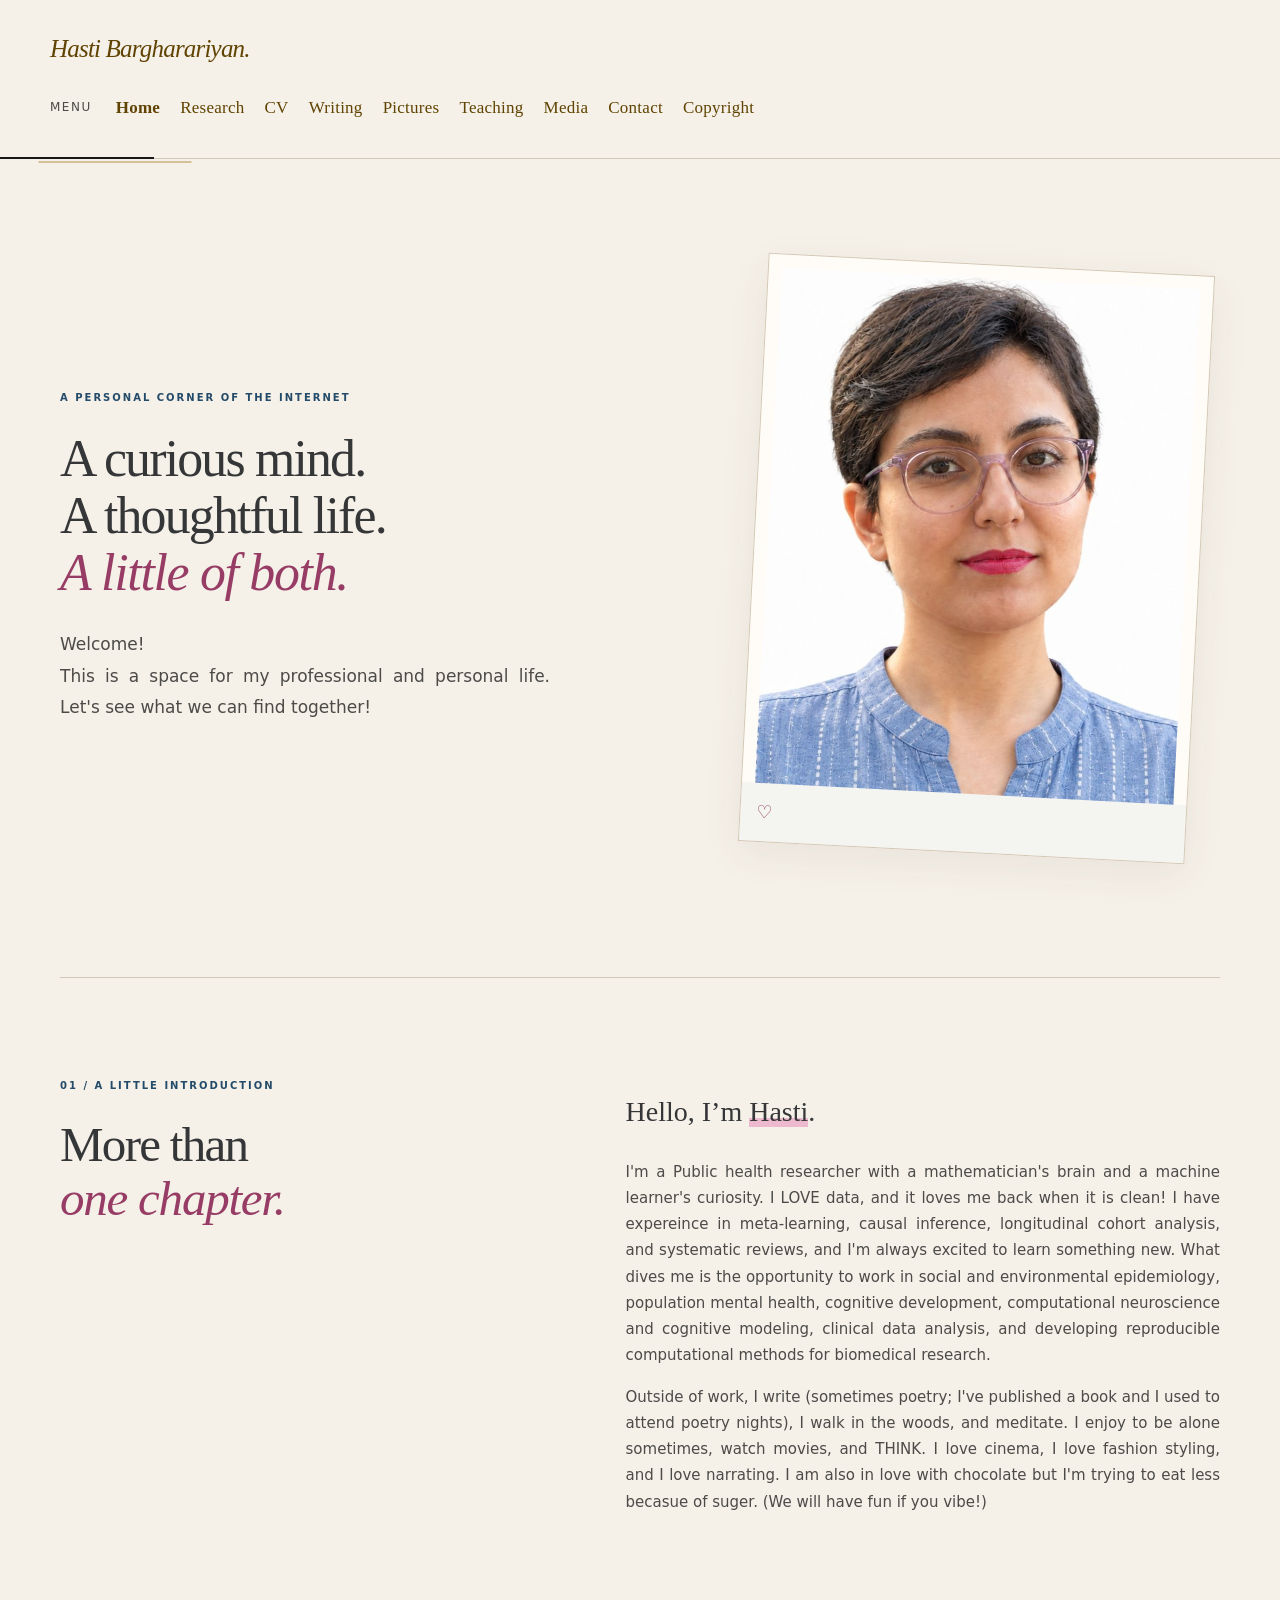
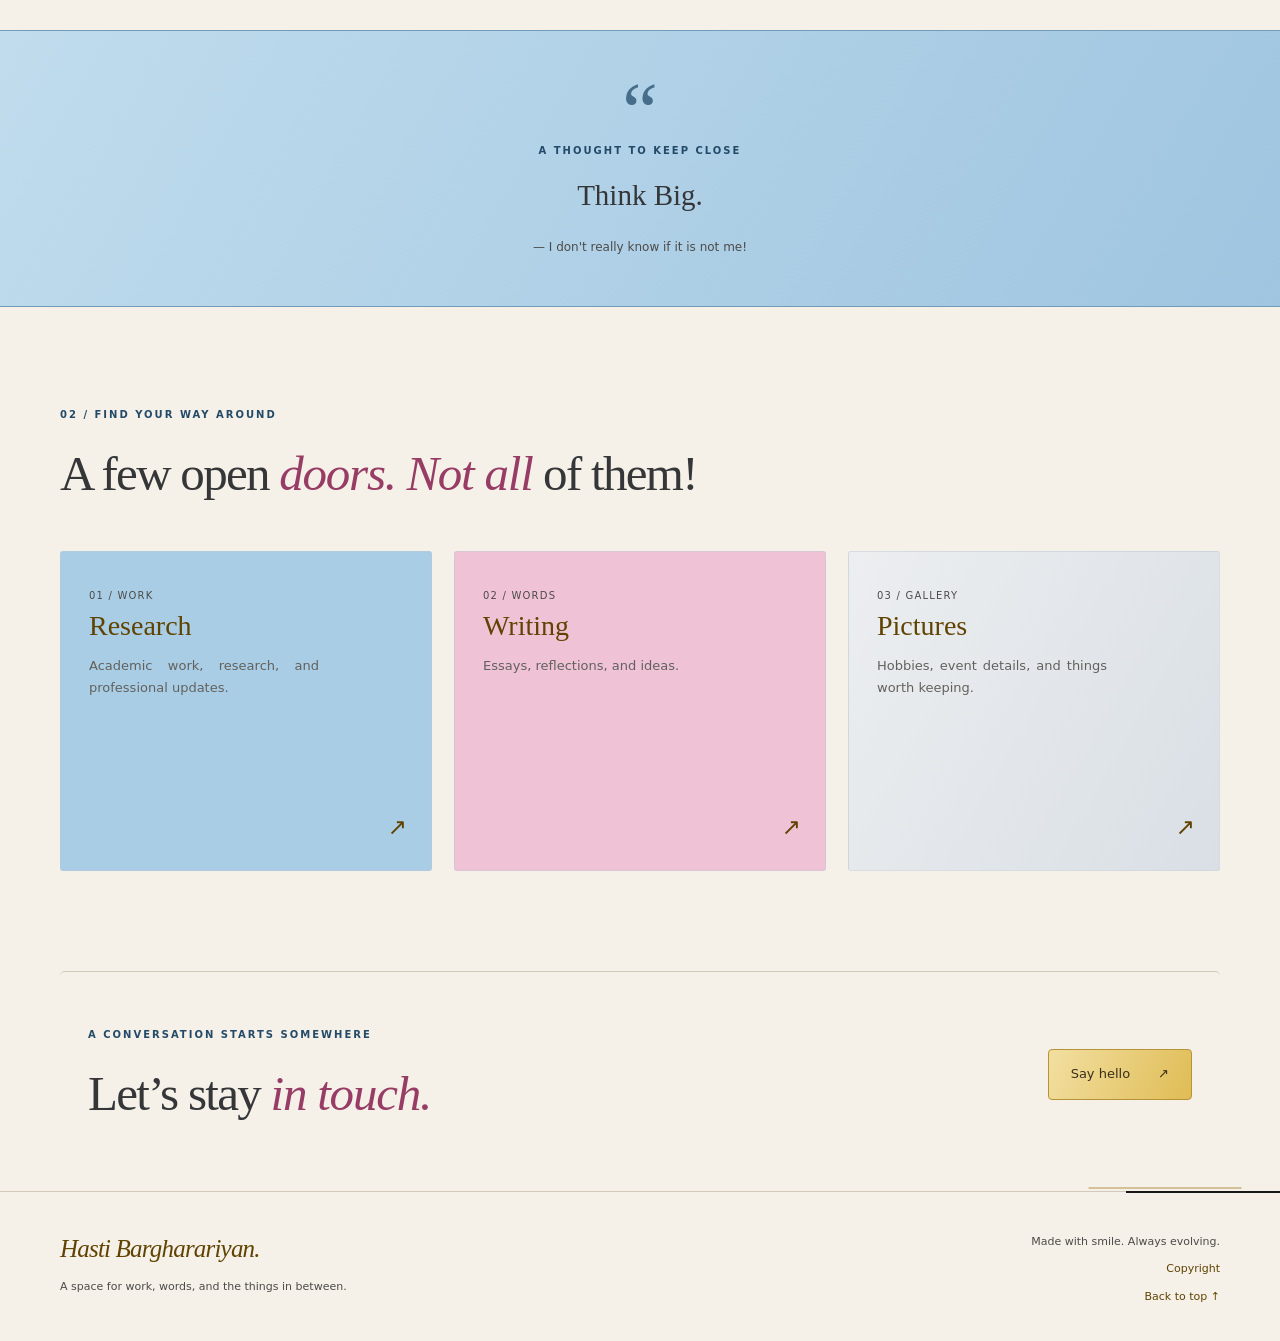
==== commit ce4137a9: "Edit Home" ====
--- a/index.html
+++ b/index.html
@@ -57,8 +57,8 @@
         </div>
         <div class="about-body">
           <h3>Hello, I’m <span class="soft-underline">Hasti</span>.</h3>
-          <p>I'm a Public health researcher with a mathematician's brain and a machine learner's curiosity. I LOVE data, and it loves me back when it is clean! I have expereince in meta-learning, causal inference, longitudinal cohort analysis, and systematic reviews, and I'm always excited to learn something new. What dives me is the opportunity to work in social and environmental epidemiology, population mental health, cognitive development, computational neuroscience and cognitive modeling, clinical data analysis, and reproducible computational methods for biomedical research.</p>
-          <p>Outside of work, I write (sometimes poetry; I've published a book and I used to attend poetry nights), I walk in the woods, and meditate. I enjoy to be alone sometimes, watch movies, and THINK. I love cinema, I love fashion styling, and I love narrating. I eat a lot haha! And I am in love with chocolate, however, I'm trying to eat less becasue of suger. (We will have fun if you vibe!)</p>
+          <p>I'm a Public health researcher with a mathematician's brain and a machine learner's curiosity. I LOVE data, and it loves me back when it is clean! I have expereince in meta-learning, causal inference, longitudinal cohort analysis, and systematic reviews, and I'm always excited to learn something new. What dives me is the opportunity to work in social and environmental epidemiology, population mental health, cognitive development, computational neuroscience and cognitive modeling, clinical data analysis, and developing reproducible computational methods for biomedical research.</p>
+          <p>Outside of work, I write (sometimes poetry; I've published a book and I used to attend poetry nights), I walk in the woods, and meditate. I enjoy to be alone sometimes, watch movies, and THINK. I love cinema, I love fashion styling, and I love narrating. I am also in love with chocolate but I'm trying to eat less becasue of suger. (We will have fun if you vibe!)</p>
         </div>
       </section>
       <section class="quote-section">
--- a/assets/css/style.css
+++ b/assets/css/style.css
@@ -692,6 +692,12 @@
 
 .gallery-item {
   margin: 0;
+}
+
+.gallery-photo {
+  display: block;
+  width: 100%;
+  height: auto;
 }
 
 .gallery-placeholder {
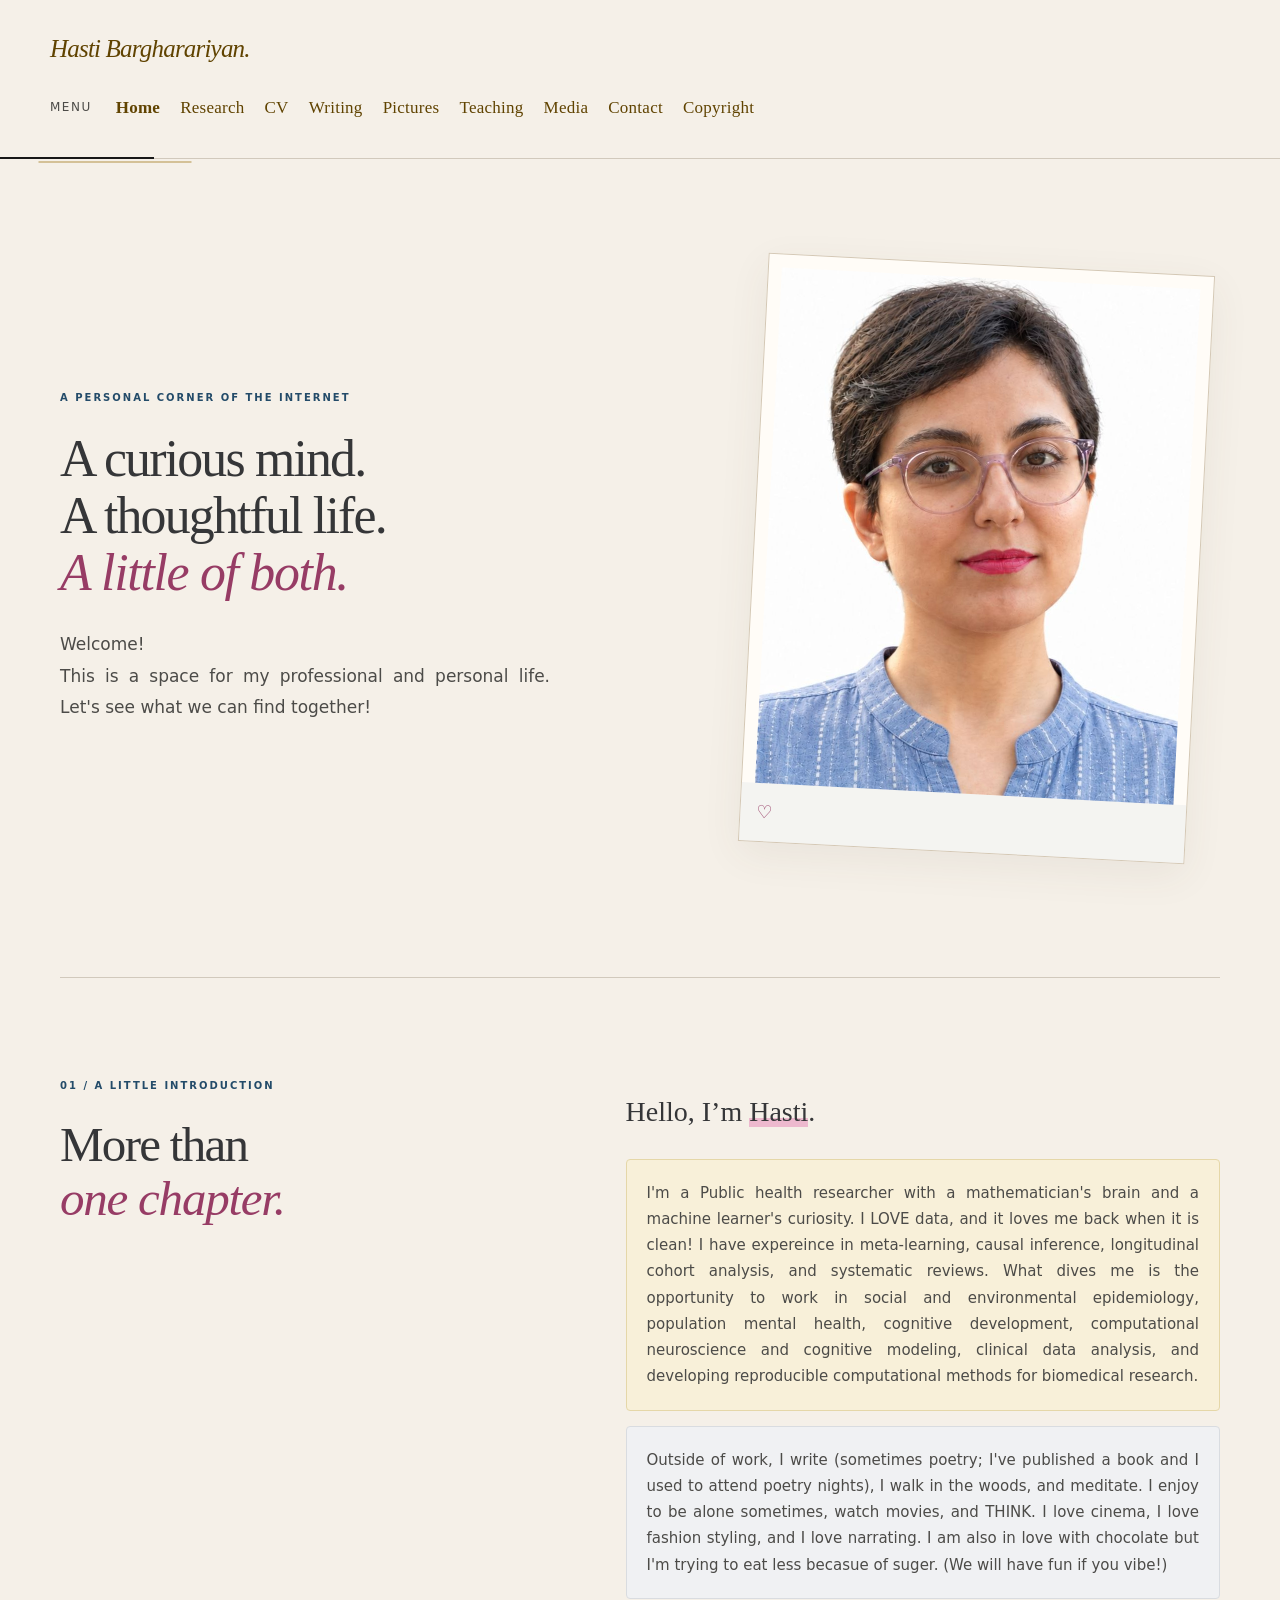
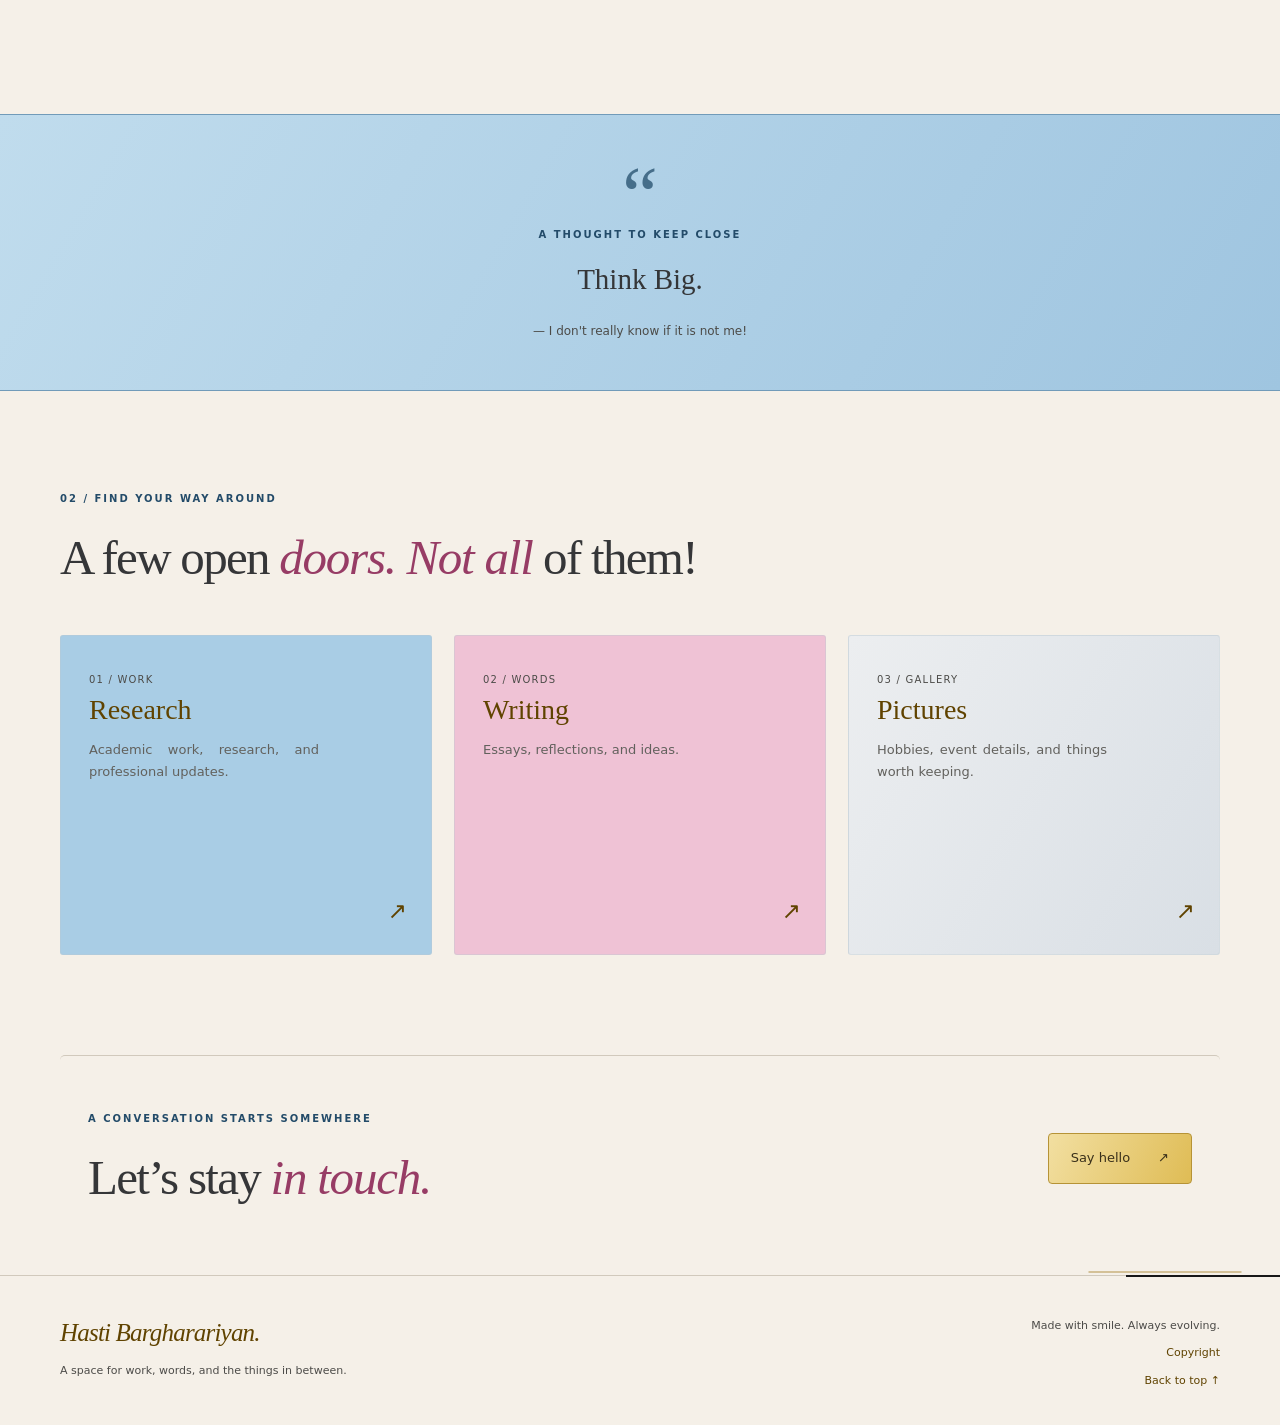
==== commit b0d1429c: "Edit Home" ====
--- a/index.html
+++ b/index.html
@@ -57,7 +57,7 @@
         </div>
         <div class="about-body">
           <h3>Hello, I’m <span class="soft-underline">Hasti</span>.</h3>
-          <p>I'm a Public health researcher with a mathematician's brain and a machine learner's curiosity. I LOVE data, and it loves me back when it is clean! I have expereince in meta-learning, causal inference, longitudinal cohort analysis, and systematic reviews, and I'm always excited to learn something new. What dives me is the opportunity to work in social and environmental epidemiology, population mental health, cognitive development, computational neuroscience and cognitive modeling, clinical data analysis, and developing reproducible computational methods for biomedical research.</p>
+          <p>I'm a Public health researcher with a mathematician's brain and a machine learner's curiosity. I LOVE data, and it loves me back when it is clean! I have expereince in meta-learning, causal inference, longitudinal cohort analysis, and systematic reviews. What dives me is the opportunity to work in social and environmental epidemiology, population mental health, cognitive development, computational neuroscience and cognitive modeling, clinical data analysis, and developing reproducible computational methods for biomedical research.</p>
           <p>Outside of work, I write (sometimes poetry; I've published a book and I used to attend poetry nights), I walk in the woods, and meditate. I enjoy to be alone sometimes, watch movies, and THINK. I love cinema, I love fashion styling, and I love narrating. I am also in love with chocolate but I'm trying to eat less becasue of suger. (We will have fun if you vibe!)</p>
         </div>
       </section>
--- a/assets/css/style.css
+++ b/assets/css/style.css
@@ -327,6 +327,18 @@
 .about-body>p {
   color: var(--muted);
   font-size: 15px;
+}
+
+#about .about-body > p {
+  padding: 20px;
+  border-radius: 4px;
+  border: 1px solid #e5d7a8;
+  background: #f8f0d9;
+}
+
+#about .about-body > p + p {
+  border-color: #d9dce0;
+  background: #f0f1f3;
 }
 
 .soft-underline {
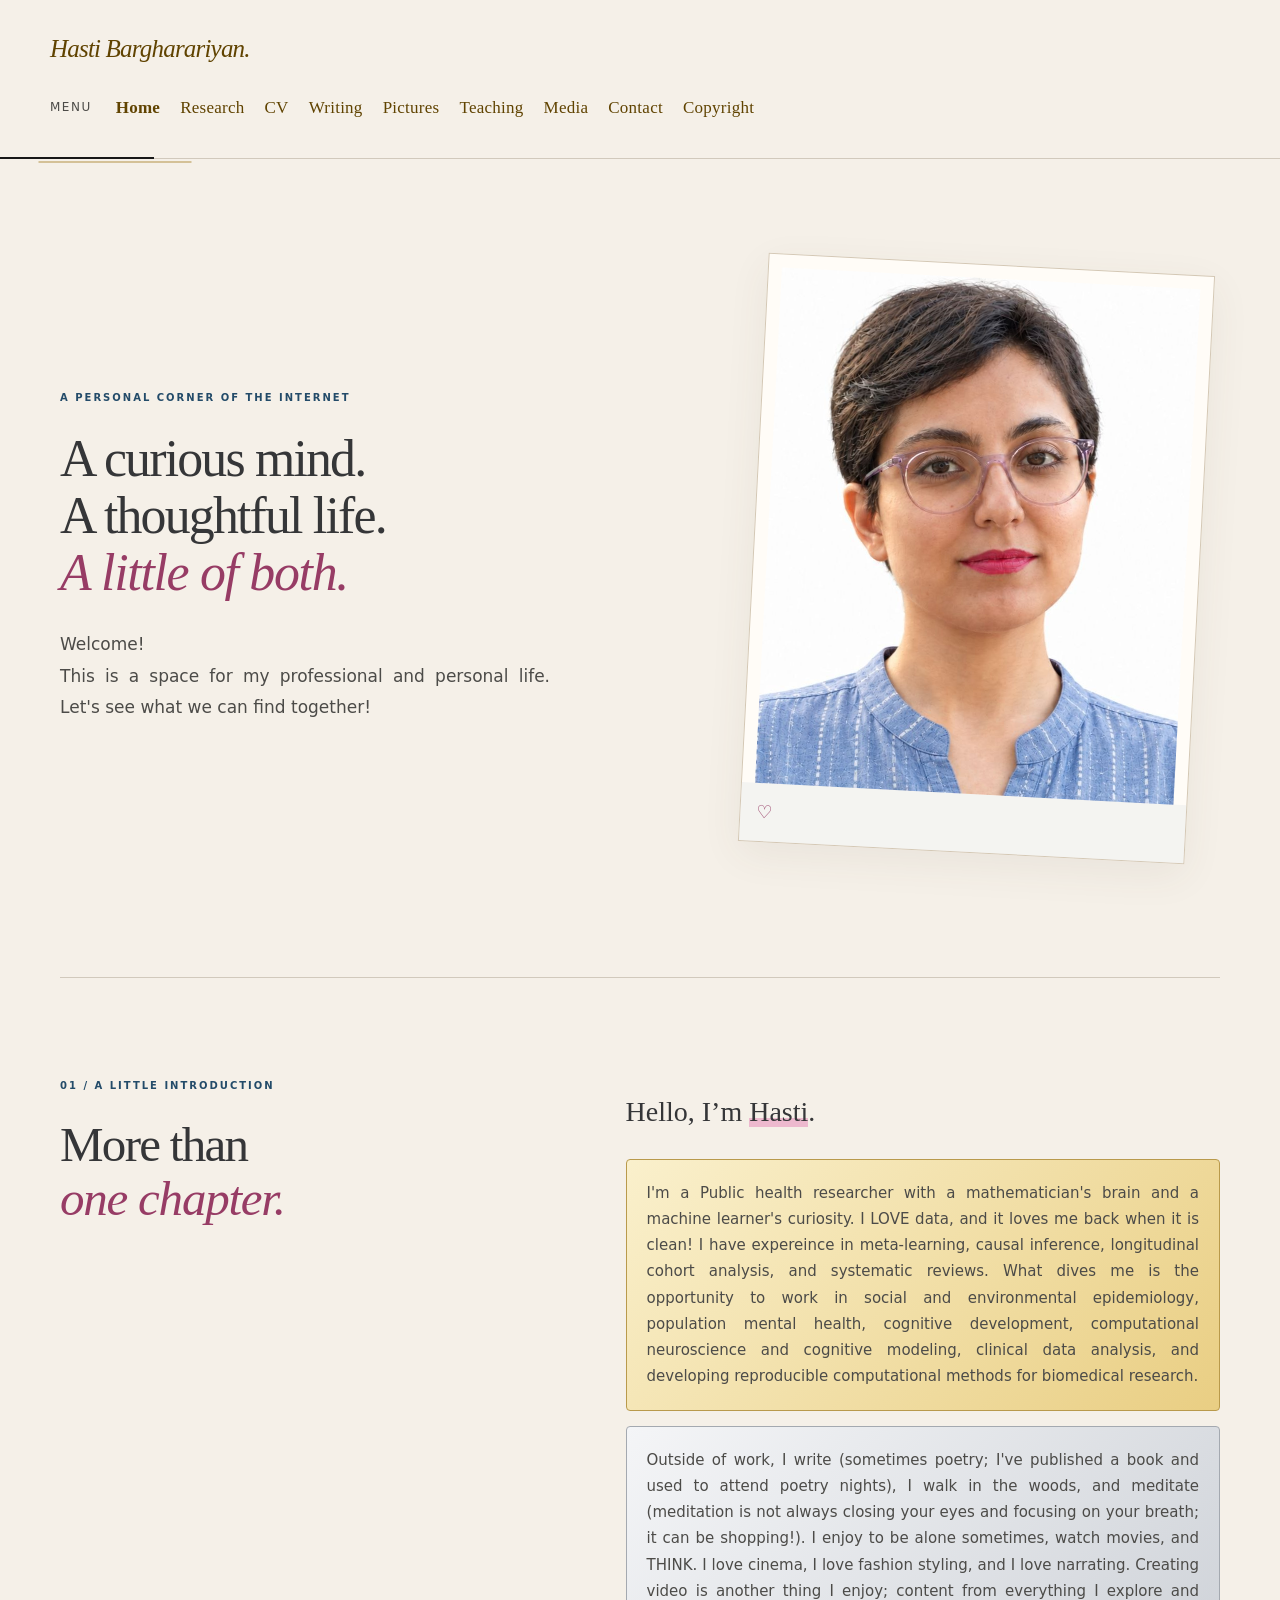
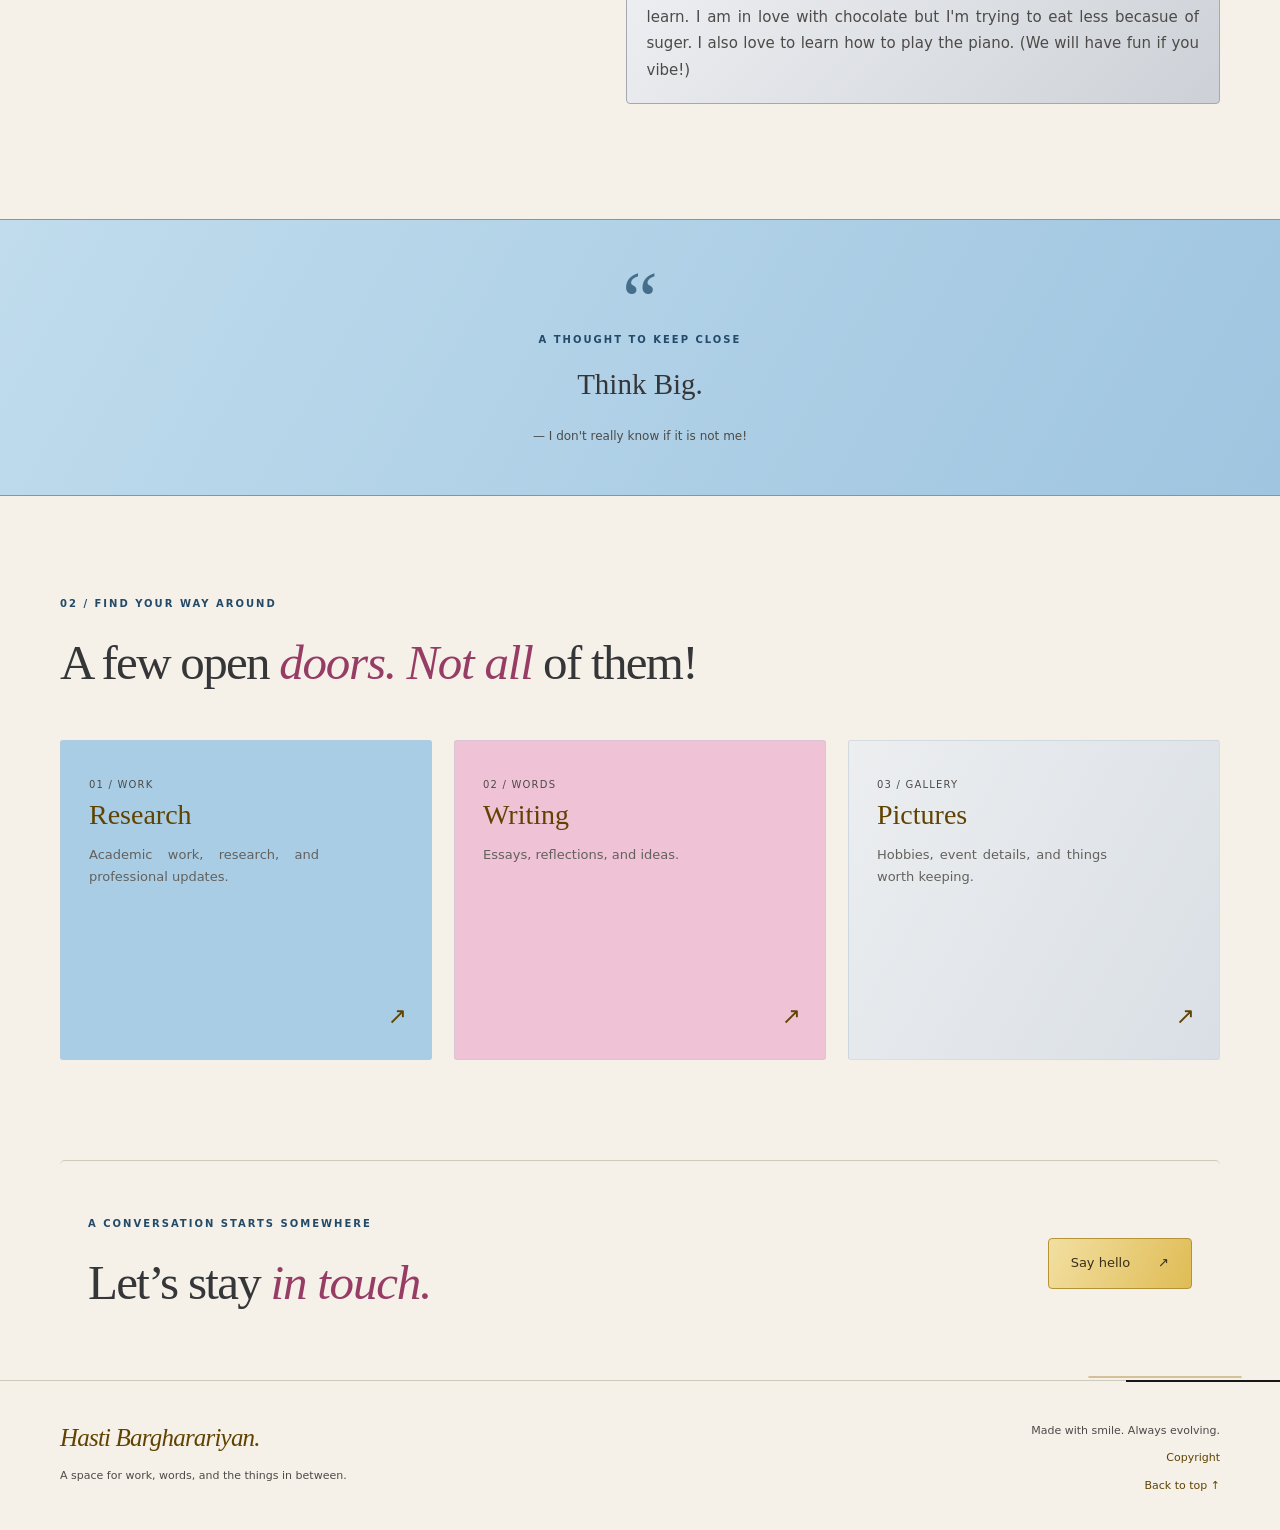
==== commit 3242fc01: "Edit Home" ====
--- a/index.html
+++ b/index.html
@@ -58,7 +58,7 @@
         <div class="about-body">
           <h3>Hello, I’m <span class="soft-underline">Hasti</span>.</h3>
           <p>I'm a Public health researcher with a mathematician's brain and a machine learner's curiosity. I LOVE data, and it loves me back when it is clean! I have expereince in meta-learning, causal inference, longitudinal cohort analysis, and systematic reviews. What dives me is the opportunity to work in social and environmental epidemiology, population mental health, cognitive development, computational neuroscience and cognitive modeling, clinical data analysis, and developing reproducible computational methods for biomedical research.</p>
-          <p>Outside of work, I write (sometimes poetry; I've published a book and I used to attend poetry nights), I walk in the woods, and meditate. I enjoy to be alone sometimes, watch movies, and THINK. I love cinema, I love fashion styling, and I love narrating. I am also in love with chocolate but I'm trying to eat less becasue of suger. (We will have fun if you vibe!)</p>
+          <p>Outside of work, I write (sometimes poetry; I've published a book and used to attend poetry nights), I walk in the woods, and meditate (meditation is not always closing your eyes and focusing on your breath; it can be shopping!). I enjoy to be alone sometimes, watch movies, and THINK. I love cinema, I love fashion styling, and I love narrating. Creating video is another thing I enjoy; content from everything I explore and learn. I am in love with chocolate but I'm trying to eat less becasue of suger. I also love to learn how to play the piano. (We will have fun if you vibe!)</p>
         </div>
       </section>
       <section class="quote-section">
--- a/assets/css/style.css
+++ b/assets/css/style.css
@@ -332,13 +332,13 @@
 #about .about-body > p {
   padding: 20px;
   border-radius: 4px;
-  border: 1px solid #e5d7a8;
-  background: #f8f0d9;
+  border: 1px solid #b99a4b;
+  background: linear-gradient(135deg, #faf0cc, #e9ce83);
 }
 
 #about .about-body > p + p {
-  border-color: #d9dce0;
-  background: #f0f1f3;
+  border-color: #a4a9b0;
+  background: linear-gradient(135deg, #f4f5f7, #cdd1d7);
 }
 
 .soft-underline {
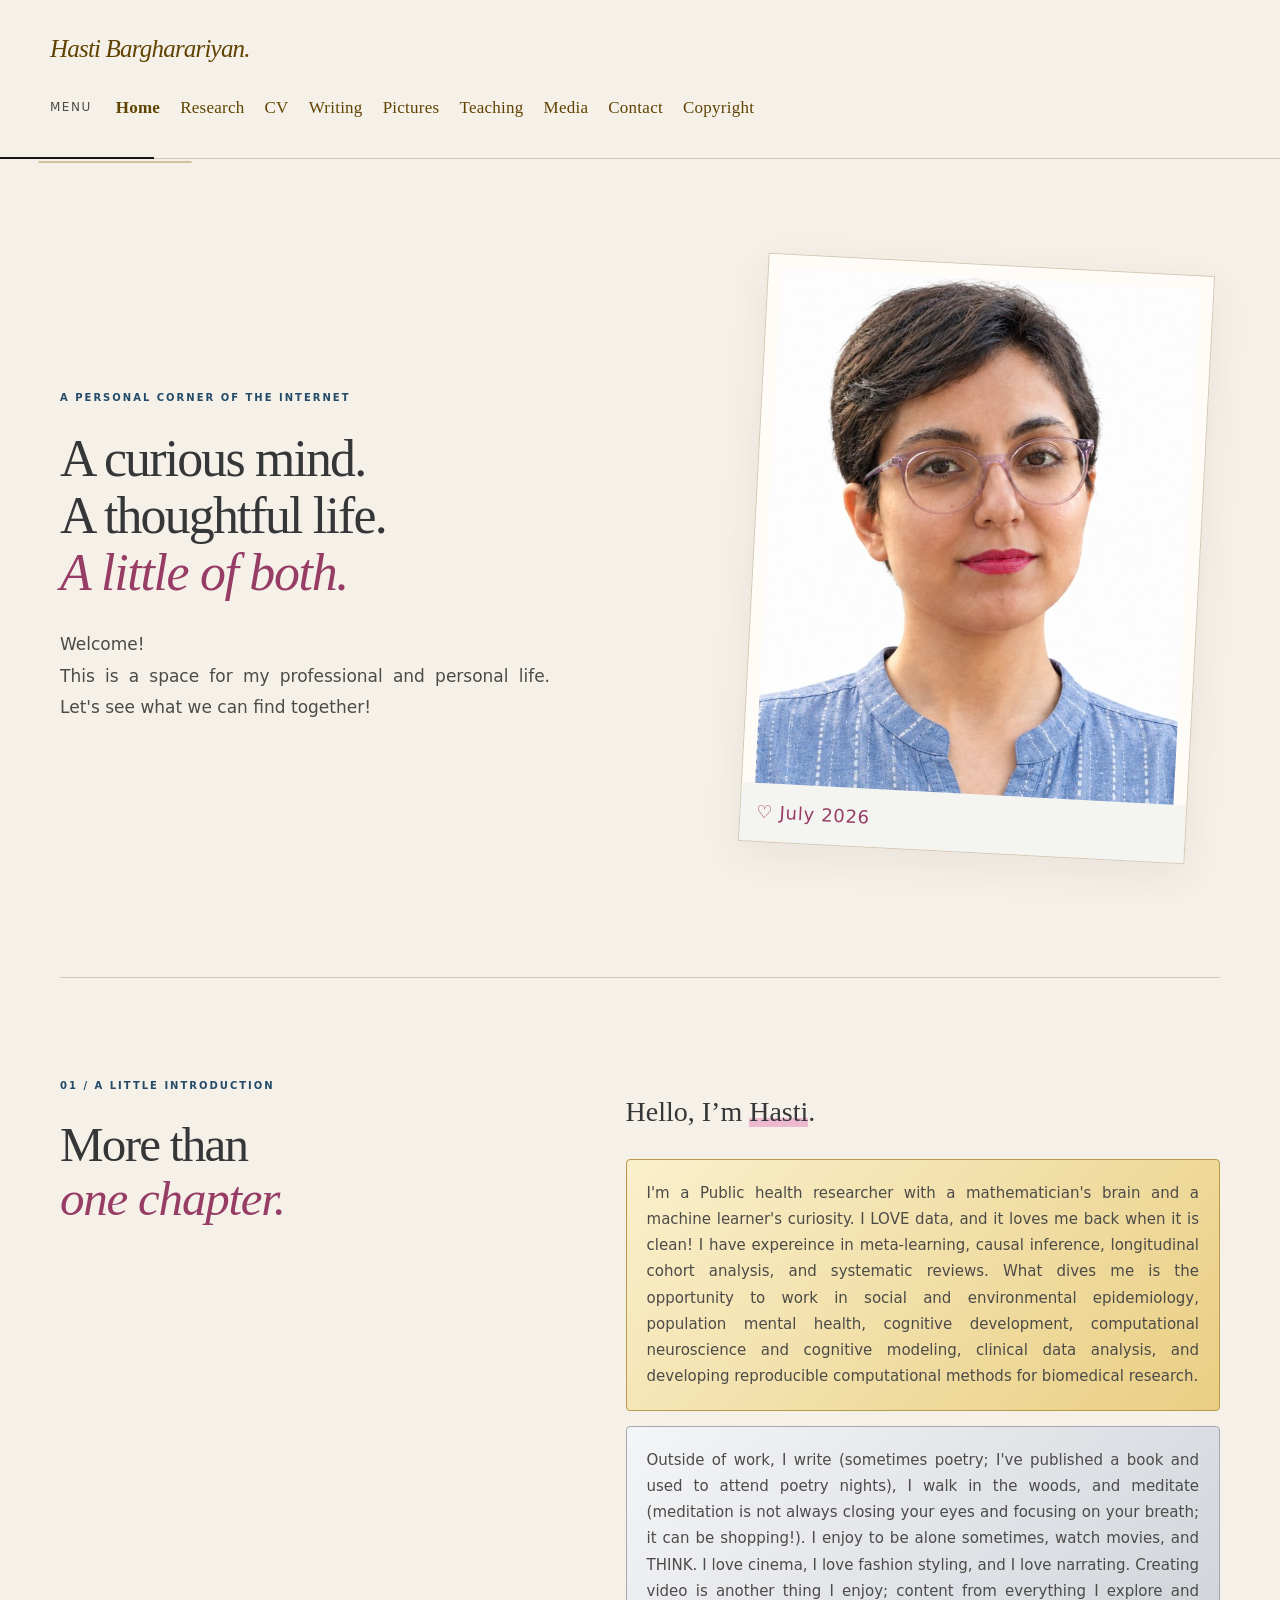
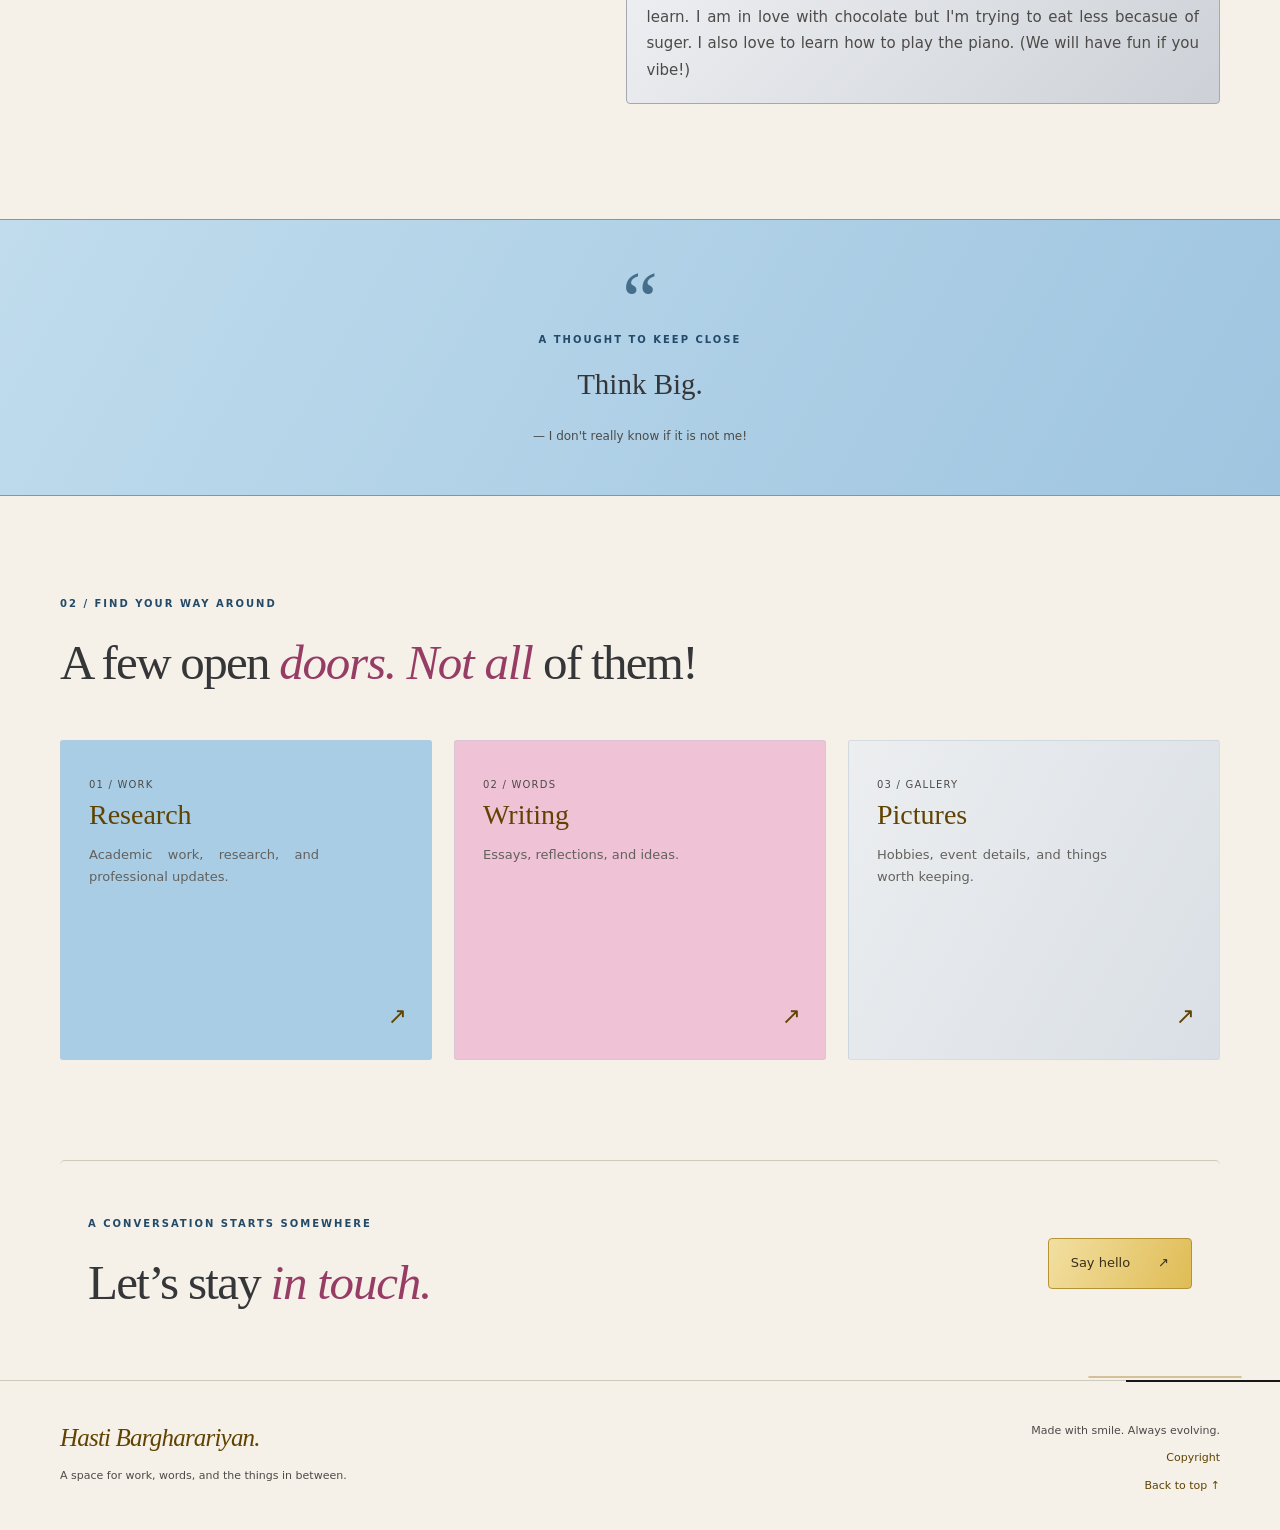
==== commit 6f55efb2: "Edit Home" ====
--- a/index.html
+++ b/index.html
@@ -46,7 +46,7 @@
             width="700"
             height="800"
             >
-            <div class="photo-caption"><span>♡</span></div>
+            <div class="photo-caption"><span>♡ July 2026</span></div>
           </div>
         </div>
       </section>
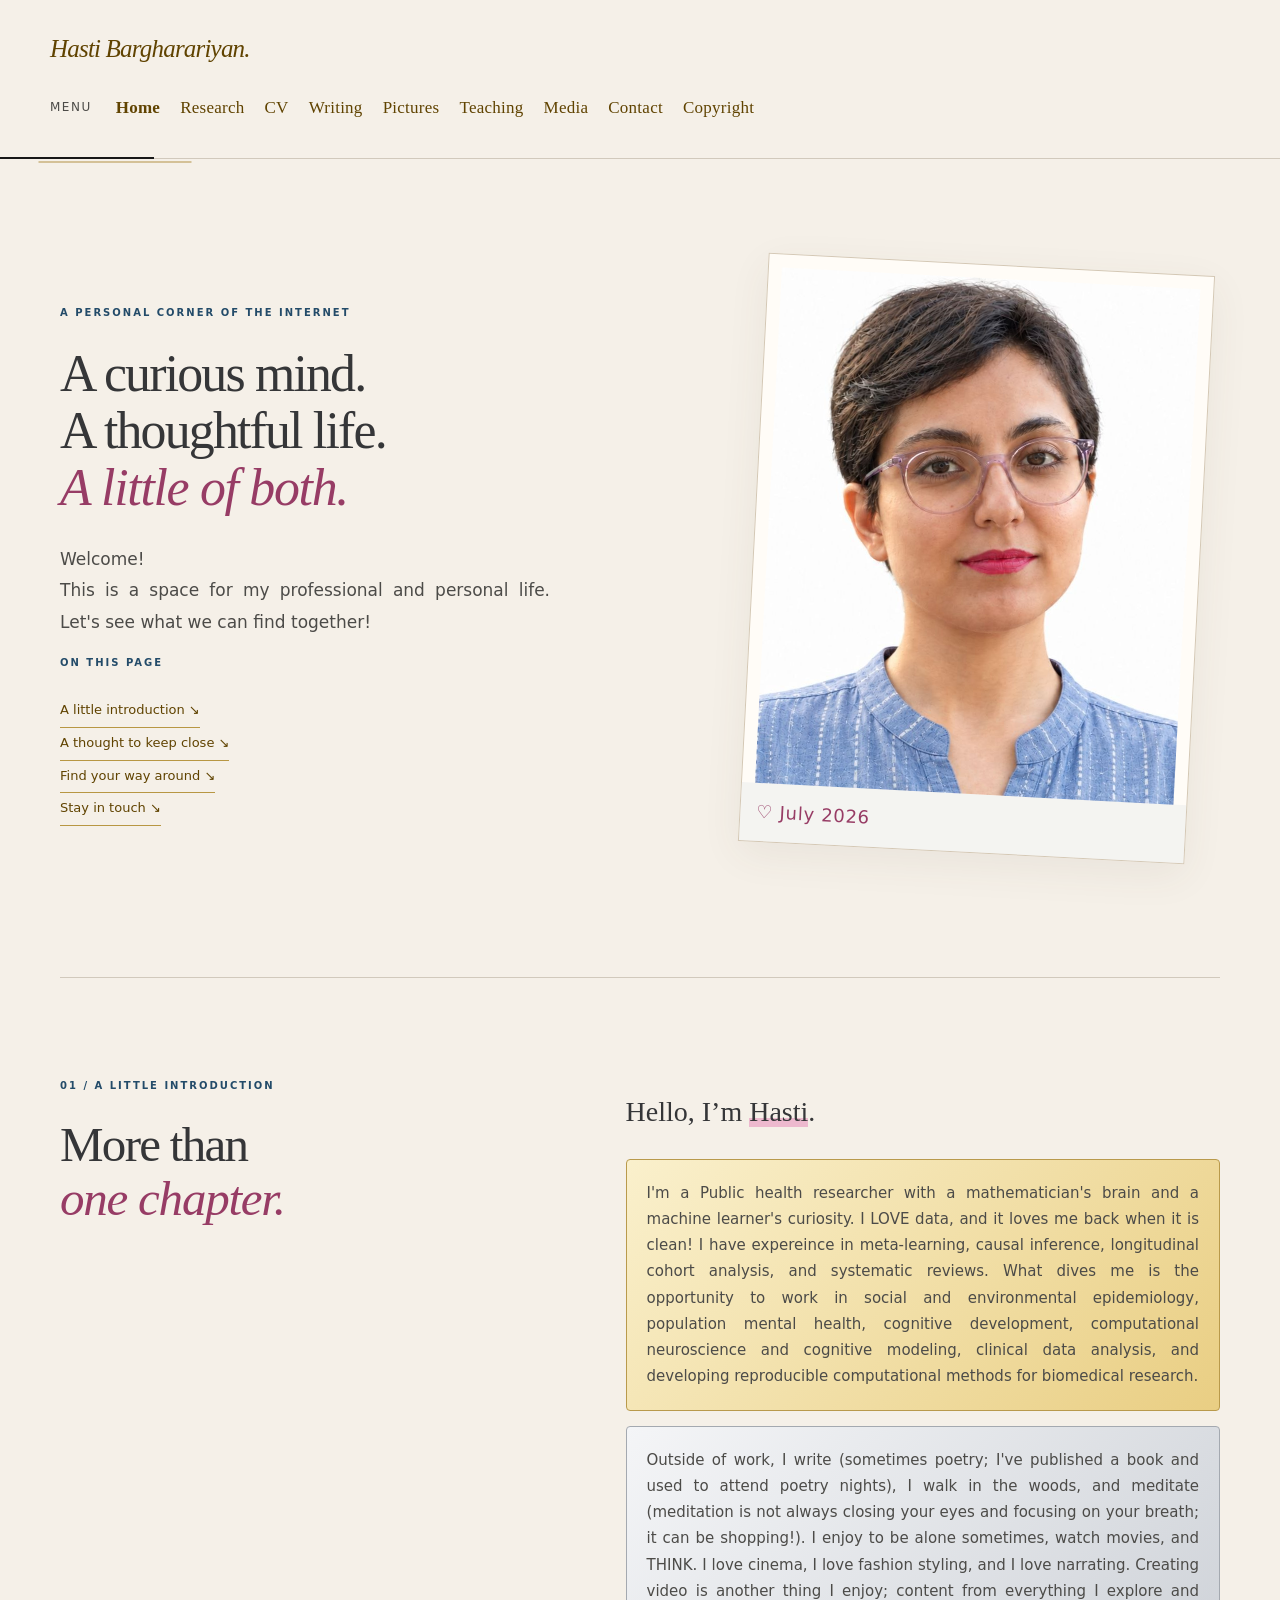
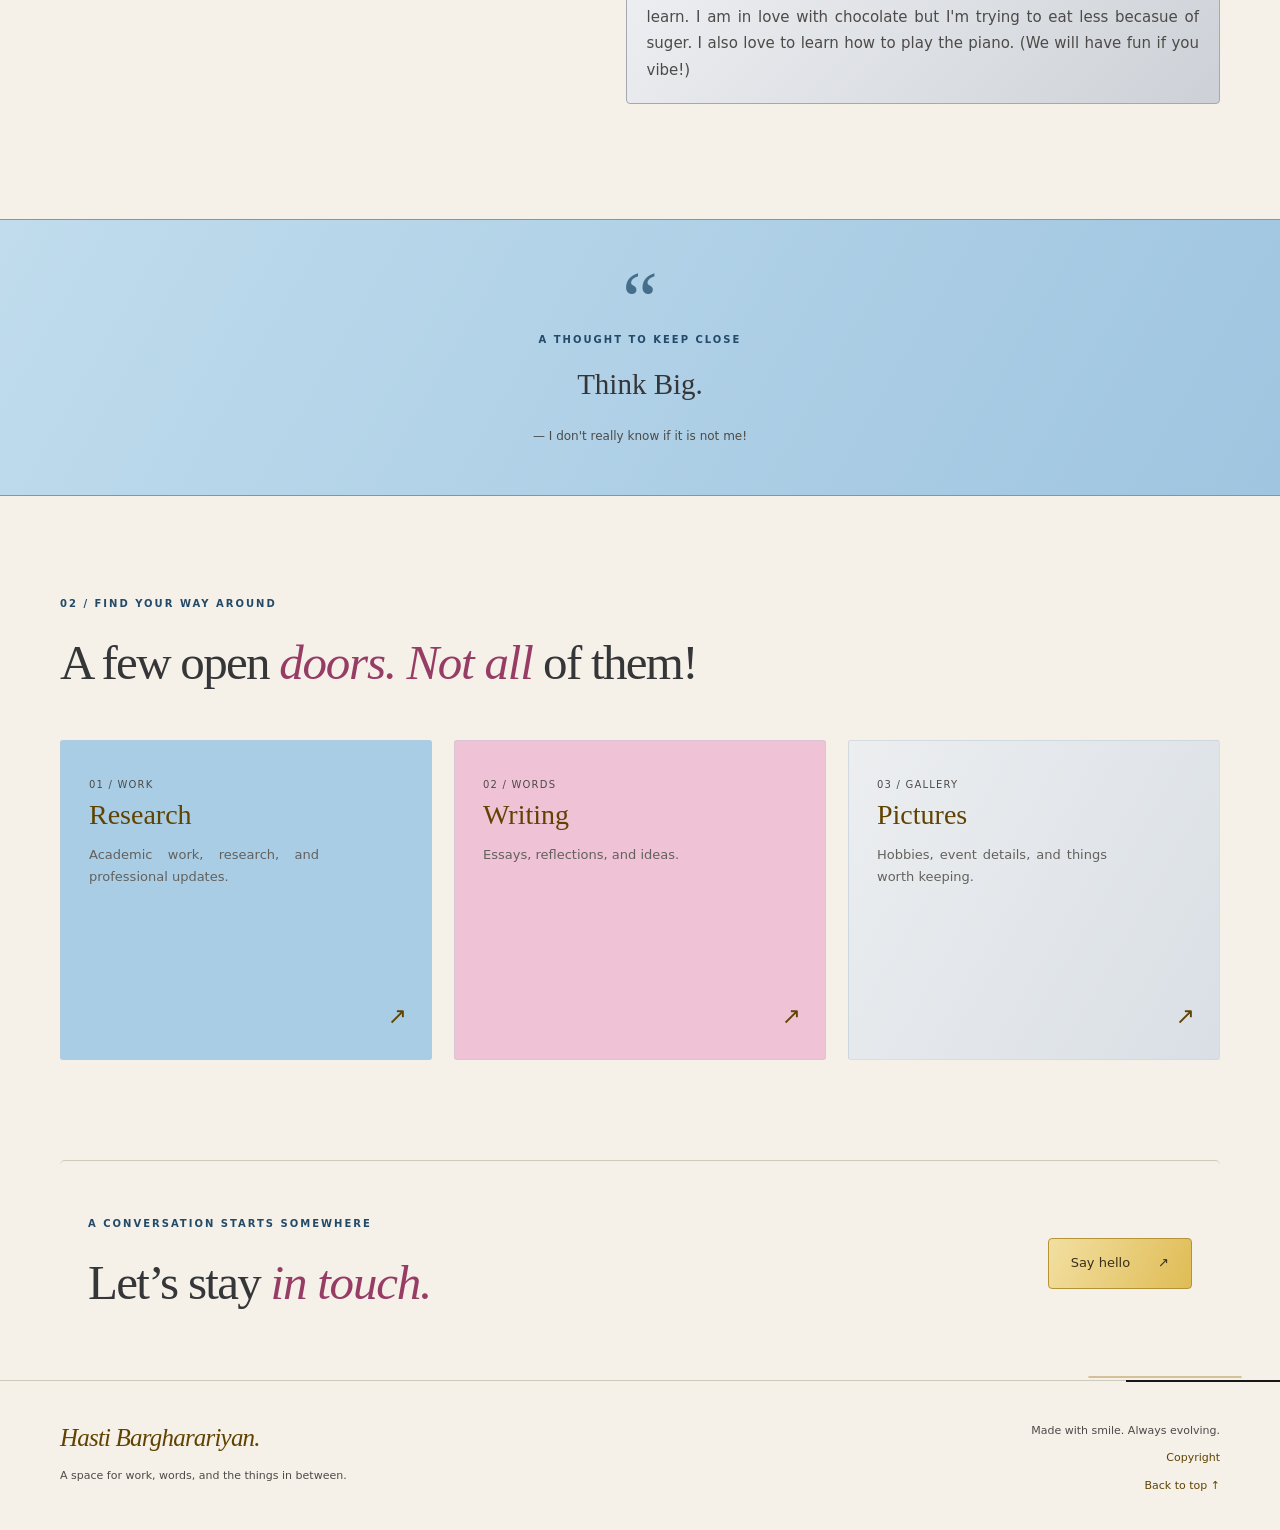
==== commit b0a6e111: "Add links to Home" ====
--- a/index.html
+++ b/index.html
@@ -36,6 +36,13 @@
           <p class="eyebrow"> A personal corner of the internet</p>
           <h1>A curious mind.<br>A thoughtful life.<br><em>A little of both.</em></h1>
           <p class="lede">Welcome!<br>This is a space for my professional and personal life. Let's see what we can find together!</p>
+          <div>
+            <p class="eyebrow">On this page</p>
+            <a class="text-link" href="#about">A little introduction ↘</a><br>
+            <a class="text-link" href="#thought">A thought to keep close ↘</a><br>
+            <a class="text-link" href="#explore">Find your way around ↘</a><br>
+            <a class="text-link" href="#contact">Stay in touch ↘</a>
+          </div>
         </div>
         <div class="hero-visual">
           <div class="photo-frame">
@@ -61,7 +68,7 @@
           <p>Outside of work, I write (sometimes poetry; I've published a book and used to attend poetry nights), I walk in the woods, and meditate (meditation is not always closing your eyes and focusing on your breath; it can be shopping!). I enjoy to be alone sometimes, watch movies, and THINK. I love cinema, I love fashion styling, and I love narrating. Creating video is another thing I enjoy; content from everything I explore and learn. I am in love with chocolate but I'm trying to eat less becasue of suger. I also love to learn how to play the piano. (We will have fun if you vibe!)</p>
         </div>
       </section>
-      <section class="quote-section">
+      <section id="thought" class="quote-section">
         <div class="container quote-inner">
           <span class="quote-mark" aria-hidden="true">“</span>
           <p class="eyebrow">A thought to keep close</p>
@@ -69,7 +76,7 @@
           <p class="quote-credit">— I don't really know if it is not me!</p>
         </div>
       </section>
-      <section class="container section-space">
+      <section id="explore" class="container section-space">
         <div class="section-heading">
           <div>
             <p class="eyebrow">02 / Find your way around</p>
@@ -78,7 +85,7 @@
         </div>
         <div class="explore-grid"><a class="explore-card blue" href="research.html"><span class="card-number">01 / Work</span><h3>Research</h3><p>Academic work, research, and professional updates.</p><span class="card-arrow">↗</span></a><a class="explore-card pink" href="writing.html"><span class="card-number">02 / Words</span><h3>Writing</h3><p>Essays, reflections, and ideas.</p><span class="card-arrow">↗</span></a><a class="explore-card cream" href="pictures.html"><span class="card-number">03 / Gallery</span><h3>Pictures</h3><p>Hobbies, event details, and things worth keeping.</p><span class="card-arrow">↗</span></a></div>
       </section>
-      <section class="container hello-band">
+      <section id="contact" class="container hello-band">
         <div>
           <p class="eyebrow">A conversation starts somewhere</p>
           <h2>Let’s stay <em>in touch.</em></h2>
